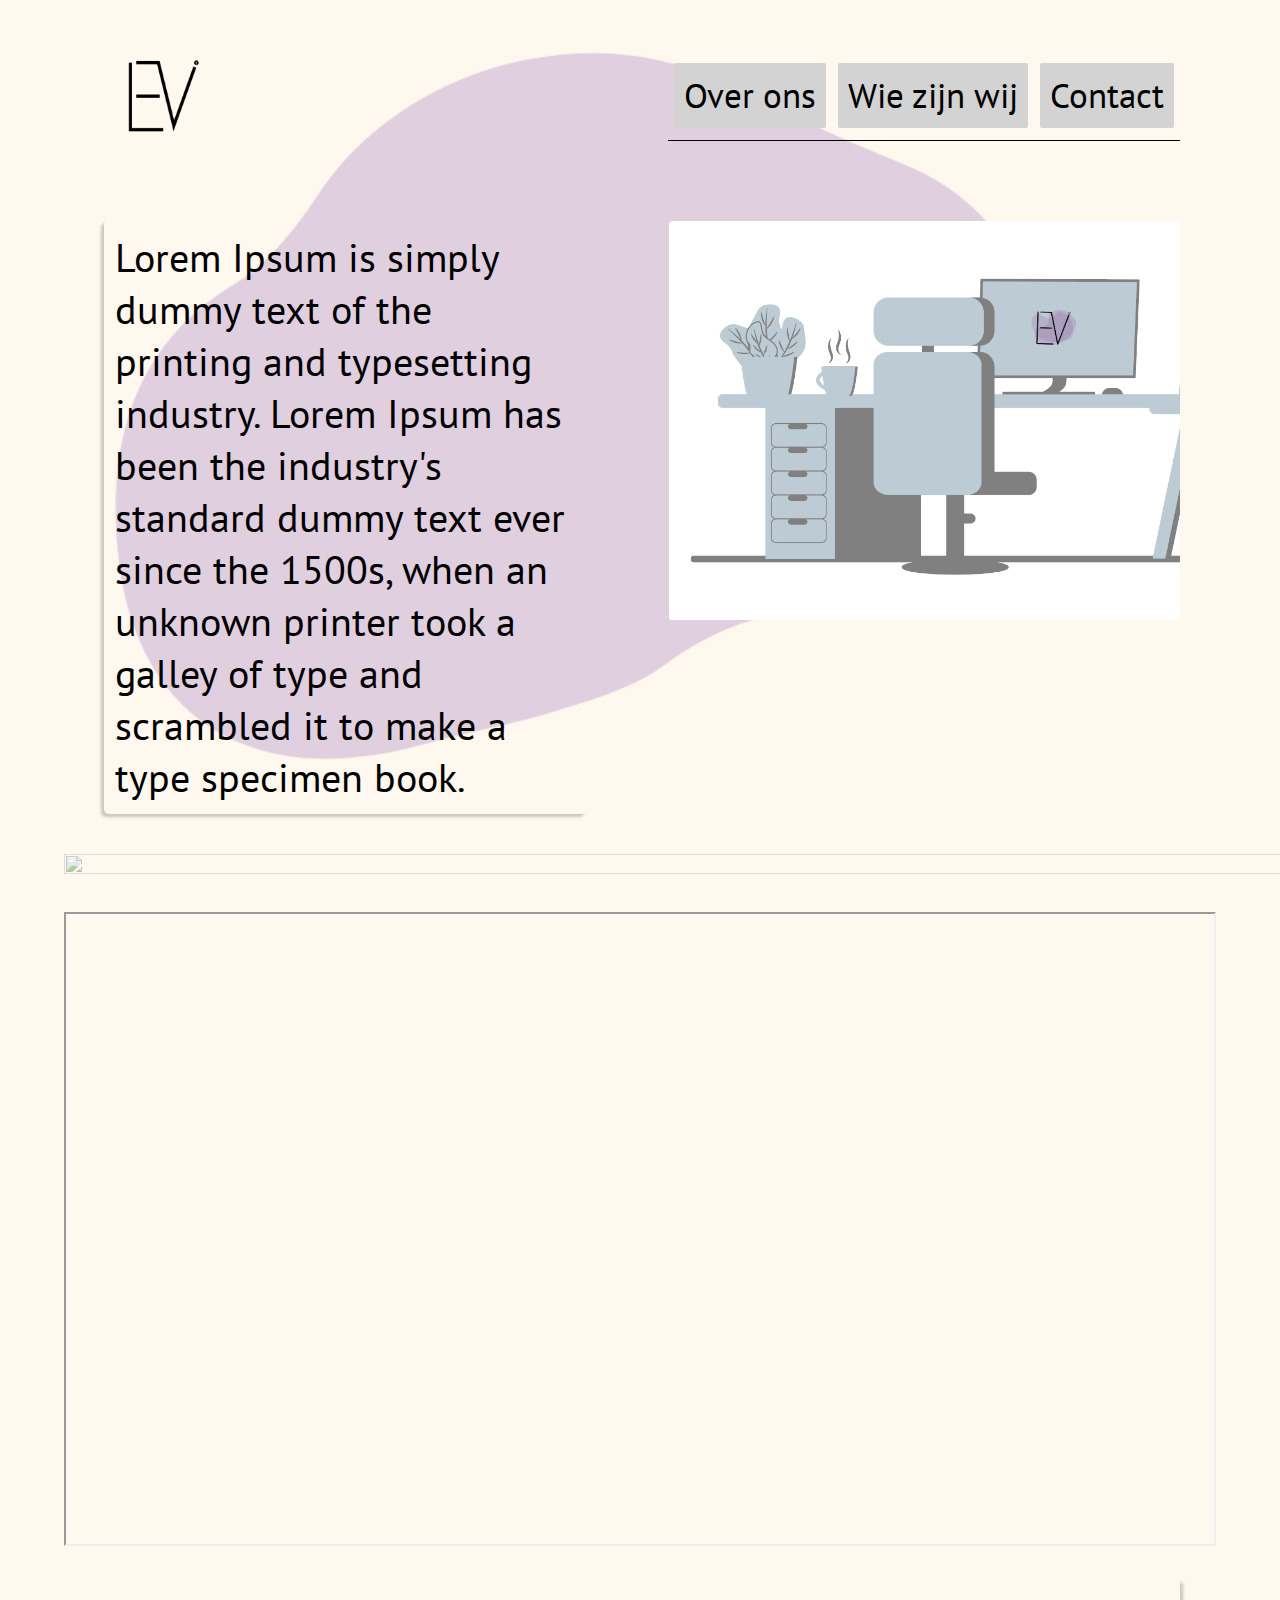
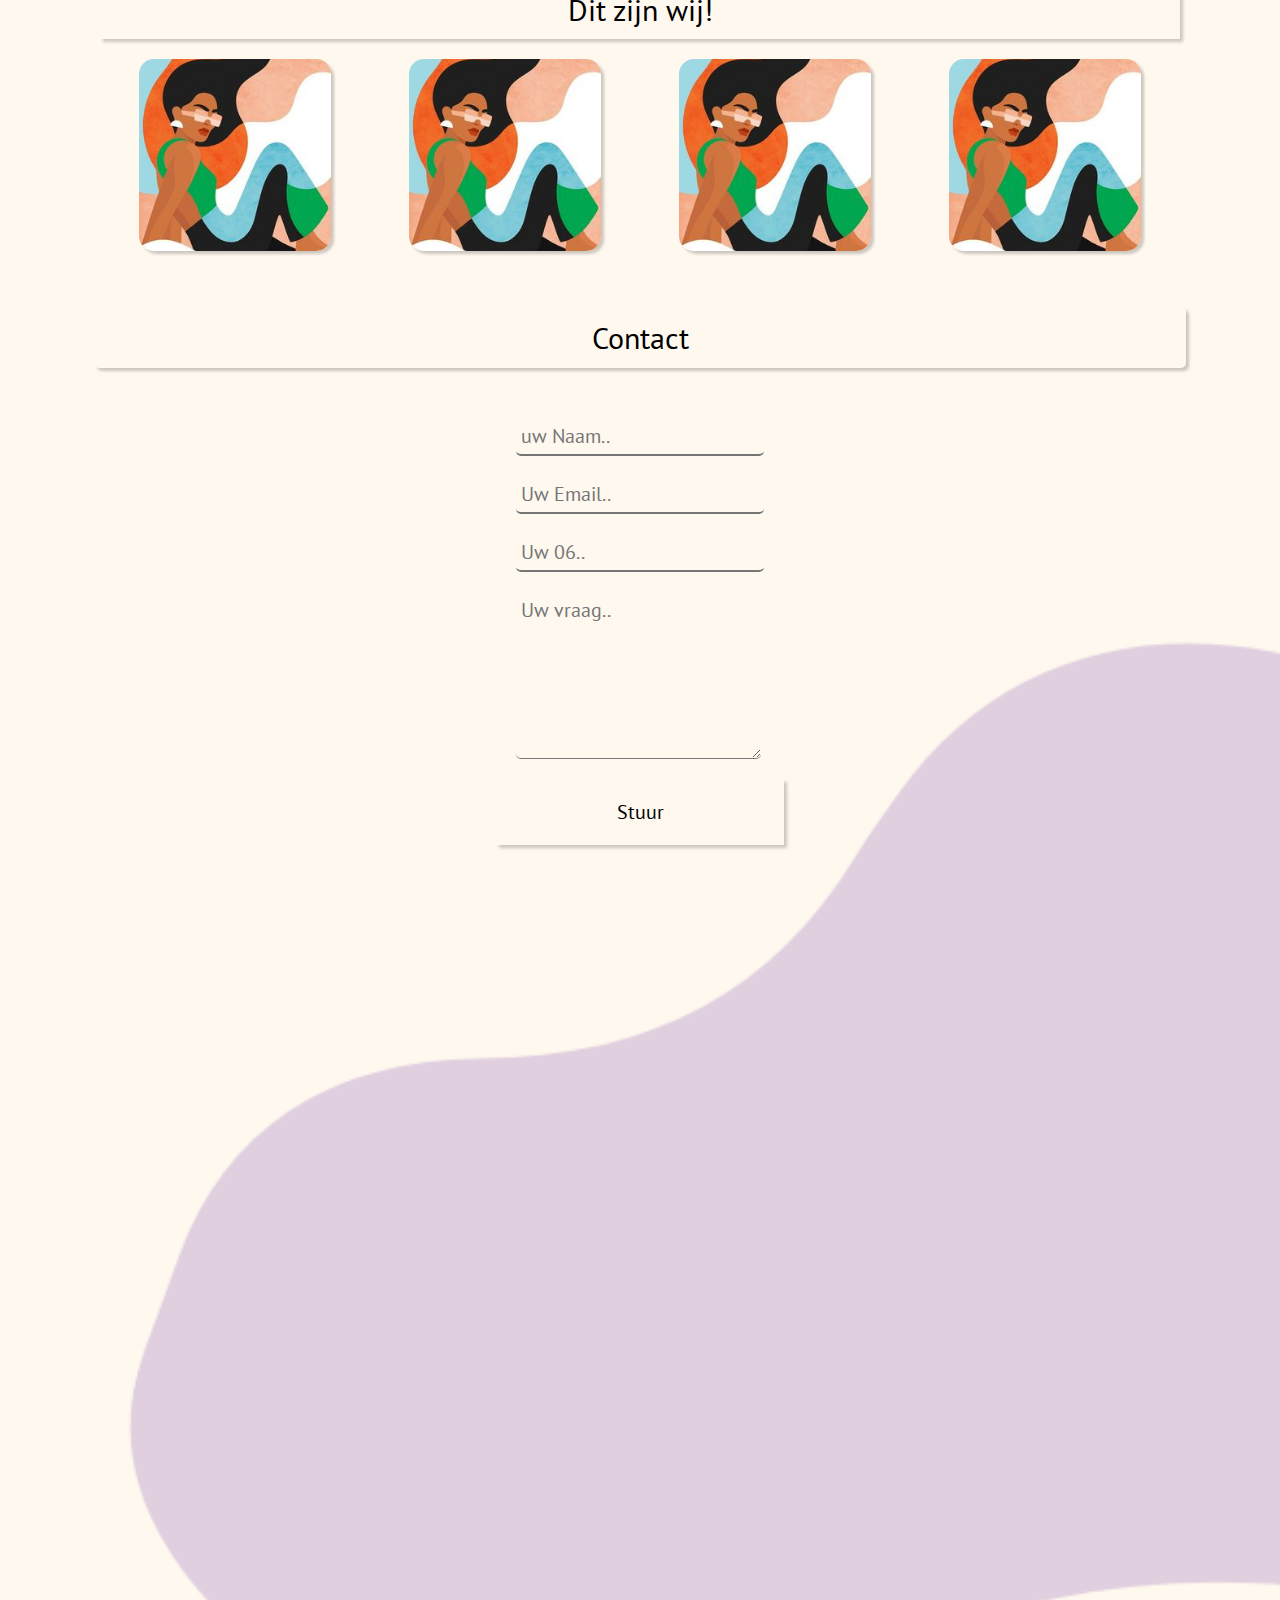
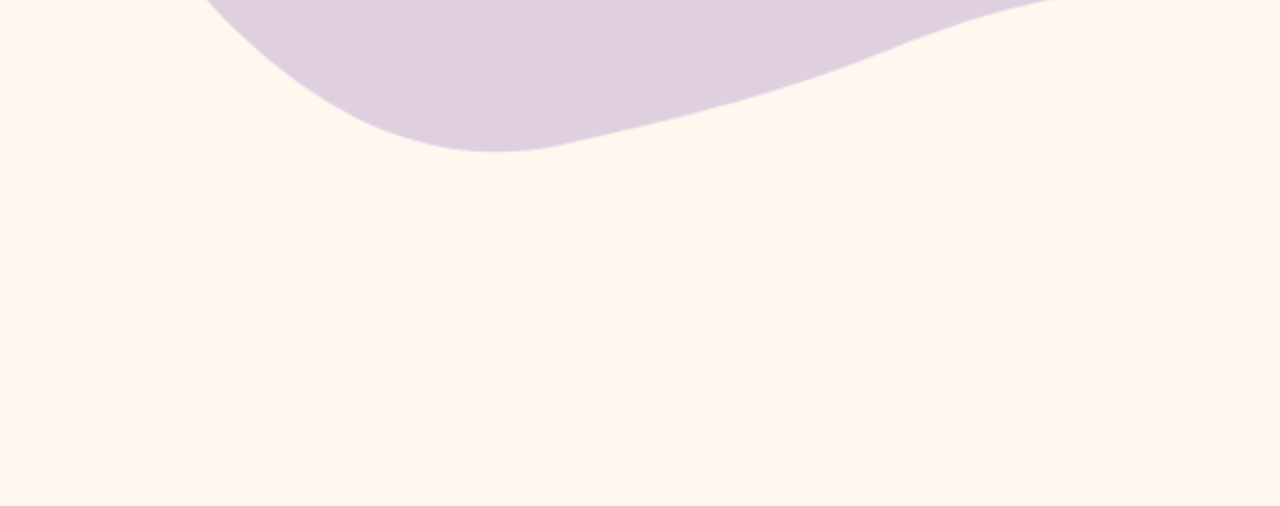
==== index.html @ c651535e "Sprint 2" ====
<html lang="nl">
  <!-- Door Lau en Hugo -->
  <head>
    <meta charset="UTF-8" />
    <meta name="viewport" content="width=device-width, initial-scale=1.0" />
    <link rel="stylesheet" type="text/css" href="style.css" />
     <link href="https://fonts.googleapis.com/css2?family=PT+Sans&display=swap" rel="stylesheet">
    <title>Evolve</title>
  </head>
  <body>
    <!-- menu -->
    <input type="checkbox" id="menu-switch" checked />
    <nav id="muisklik">
      <label for="menu-switch">
        <img src="img/kruis.png" class="close-menu menu-icoon" />
      </label>
      <ul >
        <a class="menutekst" href="#"><li>Over ons</li></a>
        <a class="menutekst" href="#"><li>Wie zijn wij</li></a>
        <a class="menutekst" href="#contact" onclick="verdwijn()"><li>Contact</li></a>
      </ul>
    </nav>

    <main>
      <img class="logo" src="img/logo.png" alt="logo" />

      <section class="nav-desktop">
        <a href="#overons"><p>Over ons</p></a>
        <a href="#ditzijnwij"><p>Wie zijn wij</p></a>
        <a href="#contact"><p>Contact</p></a>
      </section>

      <div class="menu-wrap">
        <label for="menu-switch" class="test">
          <img src="img/hamburger.png" class="hamburger menu-icoon" />
        </label>
      </div>
      <!-- -->

      <!-- vlekken -->
      <div class="vlek">
      <img class="pvlek2" src="img/Paarsevlek3.png" alt="">
      </div>
      <!-- -->

      <!-- Koptekst -->
      <div class="koptekst" id="overons">
        <p>
          Lorem Ipsum is simply dummy text of the printing and typesetting
          industry. Lorem Ipsum has been the industry's standard dummy text ever
          since the 1500s, when an unknown printer took a galley of type and
          scrambled it to make a type specimen book.
        </p>
      </div>
      <!-- -->

      <!-- vlekken -->
      <div class="vlek">
        <!-- HIER ZIT DE FOUT --><img class="gvlek1" src="img/gelevlek3.png" alt="">
      </div>
      <!-- -->

      <!-- illustratie -->
      <div class="illustratie">
        <img src="img/ili.png" class="illustratie-img" />
      </div>
      <!-- -->

      <!-- video -->
      <div class="video">
        <iframe
          src="https://www.youtube.com/embed/tgbNymZ7vqY?autoplay=1&mute=1" width="100%"
          height="100%"
        >
        </iframe>
      </div>
      <!-- -->

      <!-- dit zijn wij -->
      <div class="ditzijnwij" id="ditzijnwij">
        <p class="intro-tekst">Dit zijn wij!</p>
        <section class="portretten">

          <button class="fotos"><img src="img/ili.jpg" class="portret" /></button>
          <div id="content">
            Hugo van der Geest
          </div>

          <button class="fotos"><img src="img/ili.jpg" class="portret" /></button>
          <div id="content">
            Lau de Hoop
          </div>

          <button class="fotos"><img src="img/ili.jpg" class="portret" /></button>
          <div id="content">
            Shanna Linnane
          </div>

          <button class="fotos"><img src="img/ili.jpg" class="portret" /></button>
          <div id="content">
            Carmen Kaandorp
          </div>

        </section>
      </div>
      <!-- -->

      <!-- Contacttitel -->
      <div class="contacttitel" id="contact">
        <p>Contact</p>
      </div>
      <!-- --- --- --- --- --- -->

      <!-- vlekken -->
      <div class="vlek">
      <img class="pvlek1" src="img/Paarsevlek1.png" alt="">
      </div>
      <!-- -->


      <!-- contactform -->
      <div class="contactform">
        <form action="mailto:evolve@" method="post" enctype="text/plain">          
        <div>

          <!-- naam -->
          <input
            class="contactlabel"
            type="text"
            id="naam"
            name="Uw naam "
            placeholder="uw Naam.."
          />
        </div>

          <!-- Email -->
          <div>
            <input
              class="contactlabel"
              type="email"
              id="Email"
              name="Uw Email "
              placeholder="Uw Email.."
            />
          </div>

          <!-- Nummer -->
          <div>
            <input
              class="contactlabel"
              type="text"
              id="Nummer"
              name="Uw Nummer "
              placeholder="Uw 06.."
            />
          </div>

          <!-- onderwerp -->
          <div>
            <textarea
              class="contactlabel"
              id="Onderwerp"
              name=" "
              placeholder="Uw vraag.."
              rows="6"
            ></textarea>
          </div>

          <div class="submit" >
          <input class="submitknop" type="submit" value="Stuur" />
        </form>
        <div>

      </div>


    <!-- -- --- --- --- --- -->

    </main>
  </body>
  <script src="script.js"></script>
</html>
---- style.css ----
/* css */

/* General */
* {
  padding: 0;
  margin: 0;
  font-family: 'PT Sans', sans-serif;
}

body {
  background-color: #FFF8EF;
  height:200vh;
}

main {
  overflow-x: hidden;
  padding:0 5vw;
  box-sizing: border-box;
}

.logo {
  position: absolute;
  float: left;
  margin: 50px;
  max-width: 10%;
  max-height: 10%;
}

/*-- menu --*/
.nav-desktop{
  position: absolute;
  right:0;
  top:-50px;
  margin:100px;
  width:40vw;
  height:10vh;
  border-bottom:1px solid #000;
  display: flex;
  align-items: center;
  justify-content: space-around;
}

.nav-desktop > a{
  color:#000;
  text-decoration: none;
}

.nav-desktop > a > p{
  display: flex;
  justify-content: center;
  align-items: center;
  font-size: 26pt;
  padding:10px;
  background-color: lightgrey;
  border-radius: 2px;
}

.menu-icoon {
  width: 10vw;
  height: 10vw;
  float: right;
  margin: 2vw;
}

.menu-wrap{
  position: fixed;
  width:100vw;
  /*height:100vh;*/
  pointer-events: none;
}

.hamburger {
  position: relative;
  right: 5vw;
  pointer-events: auto;
  width:5vw;
  height:5vw;
  display: none;
}

.close-menu{
  position: relative;
  right:0;
  background-color: #fff;
  width:5vw;
  height:5vw;
  right:5vw;
}

.menutekst {
  display: flex;
  justify-content: center;
  align-items: center;
  font-size: 40px;
  padding: 20px;
  margin: 30px;
  text-decoration: none;
  color: black;
}

nav {
  background-color: rgba(255, 255, 255, 0.9);
  z-index: 10;
  transition: right 0.25s ease;
  width: 100vw;
  height: 100vh;
  position: fixed;
  right: 0;
  display: none;
}

nav > ul {
  list-style: none;
}

nav > ul > li {
  text-decoration: none;
}

#menu-switch {
  display: none;
}

#menu-switch:checked ~ nav {
  right: -100vw;
}

/*-- --*/

/*-- koptekst --*/
.koptekst {
  margin: 40px;
  margin-top: 220px;
  display: flex;
  justify-content: center;
  width:40%;
  align-items: center;
  border: 1px solid transparent;
  padding: 10px;
  box-shadow: -3px 3px 3px 0px rgba(0, 0, 0, 0.2);
  border-radius: 5px;
  font-size:30pt;
}
/*--  --*/

/*-- illustratie --*/
.illustratie {
  position: absolute;
  top: 220px;
  right:100px;
  width:40%;
  height:400px;
  overflow: hidden;
  z-index:-1;
}

.illustratie-img {
  border: 1px solid #000;
  height: 400px;
  object-fit: cover;
  border: 1px solid transparent;
  box-shadow: 3px 3px 3px 0 rgba(0, 0, 0, 0.2);
  border-radius: 5px;
}
/*--  --*/

/*-- video --*/
.video {
  display: flex;
  justify-content: center;
  align-items: center;
  height:70vh;
  border-radius: 5px;
  margin-top:100px;
  padding:0;
}
/*--  --*/

/*-- dit zijn wij --*/
.ditzijnwij {
  margin: 30px;
  font-size: 30px;
  justify-content: center;
  align-items: center;
  padding: 5px;
  border: 1px solid transparent;
}

.intro-tekst {
  box-shadow: 3px 3px 3px 0 rgba(0, 0, 0, 0.2);
  text-align: center;
  padding: 10px;
}

.portretten {
  display: flex;
  flex-wrap: wrap;
  justify-content: space-around;
  align-items: center;
}

.portret {
  margin: 20px;
  display: flex;
  flex-direction: column;
  border-radius: 15px;
  width: 15vw;
  height: 15vw;
  box-shadow: 3px 3px 3px 0 rgba(0, 0, 0, 0.2);
  object-fit: cover;
}
/*--  --*/

/*-- Contacttitel --*/
.contacttitel {
  margin: 30px;
  font-size: 30px;
  display: flex;
  justify-content: center;
  align-items: center;
  padding: 10px;
  border: 1px solid transparent;
  box-shadow: 3px 3px 3px 0 rgba(0, 0, 0, 0.2);
  border-radius: 5px;
}
/*--  --*/

/*-- contactform --*/
.contactform {
  margin: 30px;
  display: flex;
  justify-content: center;
  align-items: center;
}
/*--  --*/

/*-- contactlabel --*/
.contactlabel {
  background-color: transparent;
  font-size: 20px;
  padding: 5px;
  margin: 20px;
  display: flex;
  flex-wrap: wrap;
  justify-content: space-around;
  align-items: center;
  border-top: transparent;
  border-left: transparent;
  border-right: transparent;
  border-radius: 5px;
}

.contactlabel:hover {
  background-color: white;
}
/*--  --*/

/*-- Submit --*/
.submit {
  display: flex;
  justify-content: center;
  align-items: center;
  box-shadow: 3px 3px 3px 0 rgba(0, 0, 0, 0.2);
}

.submitknop {
  font-size: 20px;
  border: 1px transparent;
  background-color: transparent;
  padding: 20px 100px 20px 100px;
}
/*--  --*/

div#content {
  display: none;
}
button:hover + div#content {
  display: block;
}

.fotos {
  background-color: transparent;
  border: 1px transparent;
}

#content {
  font-size: 24px;
  position: absolute;
}

.vlek {
  margin: 0;
  padding: 0;
  position: absolute;
  width: 100vw;
  z-index: -1;
  opacity: 0.5;
  overflow: hidden;
  box-sizing: border-box;
}

.pvlek1 {
  position: relative;
  width: 160%;
  box-sizing: border-box;
}

.gvlek1 {
  position: relative;
  width: 260%;
  box-sizing: border-box;
}

.pvlek2 {
  position: relative;
  width: 80%;
  box-sizing: border-box;
}


/* ---------------------------------------------------------------------------- */
/* ---------------------------------------------------------------------------- */
@media only screen and (max-width: 768px) {
  /* ---------------------------------------------------------------------------- */
  /* ---------------------------------------------------------------------------- */
  /* ---------------------------------------------------------------------------- */


  /*-- General --*/

    body {
      background-color: #FFF8EF;
    }

    main{
      overflow-x: hidden;
    }

    .logo {
      position: absolute;
      float: left;
      margin: 10px;
      max-width: 30%;
      max-height: 30%;
    }

    /*-- menu --*/
    .nav-desktop{
      display:none;
    }

    .menu-icoon {
      width: 10vw;
      height: 10vw;
      float: right;
      margin: 2vw;
    }

    .menu-wrap{
      position: fixed;
      width:100vw;
      height:100vh;
      pointer-events: none;
    }

    .hamburger {
      position: relative;
      right: 0;
      pointer-events: auto;
    }

    .close-menu{
      position: absolute;
      right:0;
      background-color: #fff;
    }

    .menutekst {
      display: flex;
      justify-content: center;
      align-items: center;
      font-size: 40px;
      padding: 20px;
      margin: 30px;
      text-decoration: none;
      color: black;
    }

    nav {
      background-color: rgba(255, 255, 255, 0.9);
      z-index: 10;
      transition: right 0.25s ease;
      width: 100vw;
      height: 100vh;
      position: fixed;
      right: 0;
    }

    nav > ul {
      list-style: none;
    }

    nav > ul > li {
      text-decoration: none;
    }

    #menu-switch {
      display: none;
    }

    #menu-switch:checked ~ nav {
      right: -100vw;
    }

    /*-- --*/

    /*-- koptekst --*/
    .koptekst {
      margin: 40px;
      margin-top: 170px;
      display: flex;
      justify-content: center;
      align-items: center;
      border: 1px solid transparent;
      padding: 10px;
      box-shadow: -3px 3px 3px 0px rgba(0, 0, 0, 0.2);
      border-radius: 5px;
    }
    /*--  --*/

    /*-- illustratie --*/
    .illustratie {
      margin: 40px;
      display: flex;
      justify-content: center;
      align-items: center;
    }
    .illustratie-img {
      border: 1px solid #000;
      width: 80vw;
      height: 200px;
      object-fit: cover;
      border: 1px solid transparent;
      box-shadow: 3px 3px 3px 0 rgba(0, 0, 0, 0.2);
      border-radius: 5px;

    }
    /*--  --*/

    /*-- video --*/
    .video {
      display: flex;
      justify-content: center;
      align-items: center;
      border-radius: 5px;

    }
    /*--  --*/

    /*-- dit zijn wij --*/
    .ditzijnwij {
      margin: 30px;
      font-size: 30px;
      justify-content: center;
      align-items: center;
      padding: 5px;
      border: 1px solid transparent;
    }

    .intro-tekst {
      box-shadow: 3px 3px 3px 0 rgba(0, 0, 0, 0.2);
      text-align: center;
      padding: 10px;
    }

    .portretten {
      display: flex;
      flex-wrap: wrap;
      justify-content: space-around;
      align-items: center;
    }

    .portret {
      margin: 20px;
      display: flex;
      flex-direction: column;
      border-radius: 15px;
      width: 110px;
      height: 110px;
      box-shadow: 3px 3px 3px 0 rgba(0, 0, 0, 0.2);
      object-fit: cover;
    }
    /*--  --*/

    /*-- Contacttitel --*/

    .Contacttitel {
      margin: 30px;
      font-size: 30px;
      display: flex;
      justify-content: center;
      align-items: center;
      padding: 10px;
      border: 1px solid transparent;
      box-shadow: 3px 3px 3px 0 rgba(0, 0, 0, 0.2);
      border-radius: 5px;

    }
    /*--  --*/

    /*-- contactform --*/
    .contactform {
      margin: 30px;
      display: flex;
      justify-content: center;
      align-items: center;
    }

    /*--  --*/

    /*-- contactlabel --*/

    .contactlabel {
      background-color: transparent;
      font-size: 20px;
      padding: 5px;
      margin: 20px;
      display: flex;
      flex-wrap: wrap;
      justify-content: space-around;
      align-items: center;
      border-top: transparent;
      border-left: transparent;
      border-right: transparent;
      border-radius: 5px;
    }

    .contactlabel:hover {
      background-color: white;

    }


    /*--  --*/

    /*-- Submit --*/

    .submit {
      display: flex;
      justify-content: center;
      align-items: center;
      box-shadow: 3px 3px 3px 0 rgba(0, 0, 0, 0.2);
    }

    .submitknop {
      font-size: 20px;
      border: 1px transparent;
      background-color: transparent;
      padding: 20px 100px 20px 100px;
    }
    /*--  --*/

    div#content {
      display: none;
    }
    button:hover + div#content {
      display: block;
    }

    .fotos {
      background-color: transparent;
      border: 1px transparent;
    }

    #content {
      font-size: 24px;
      position: absolute;
    }

    .vlek {
      margin: 0;
      padding: 0;
      position: absolute;
      width: 100vw;
      z-index: -1;
      opacity: 0.5;
      overflow: hidden;
    }

    .pvlek1 {
      position: relative;
      width: 160%;
    }

    .gvlek1 {
      position: relative;
        width: 260%;
    }

    .pvlek2 {
      position: relative;
      width: 80%;
    }

  }
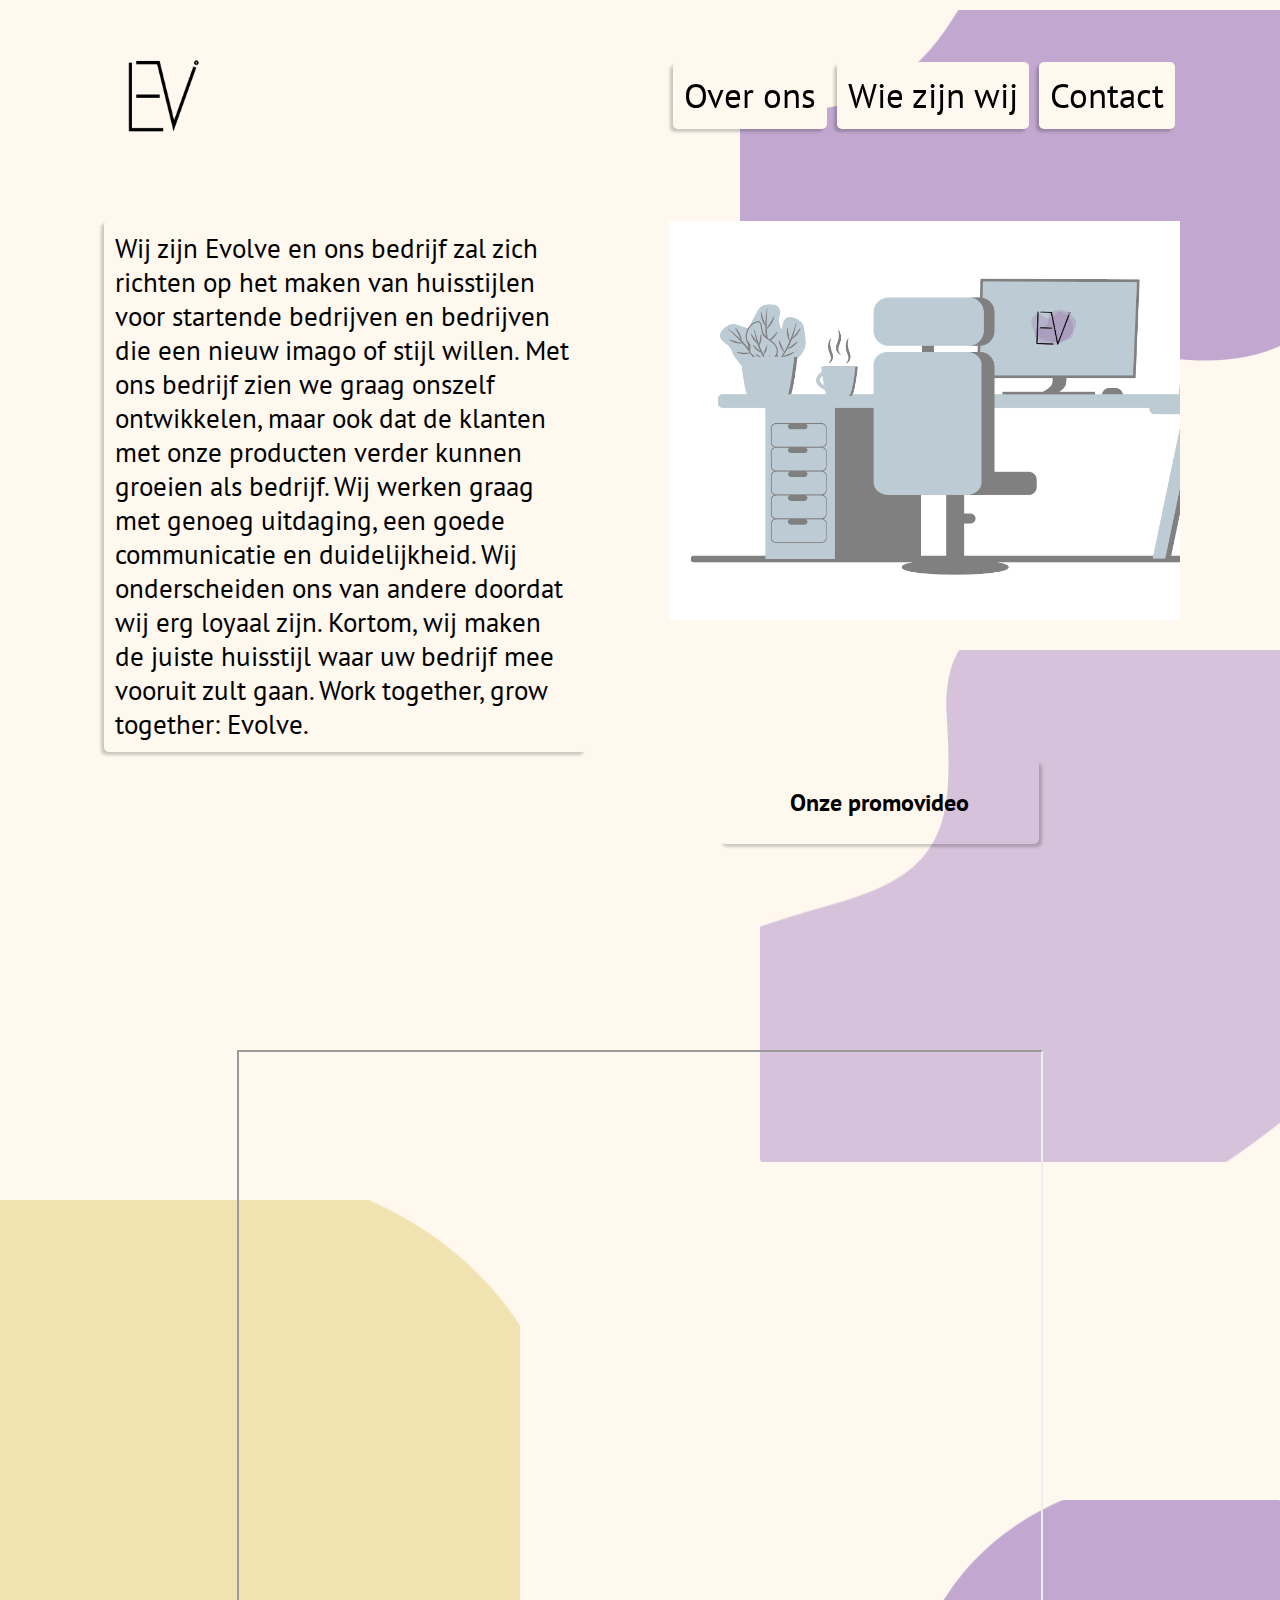
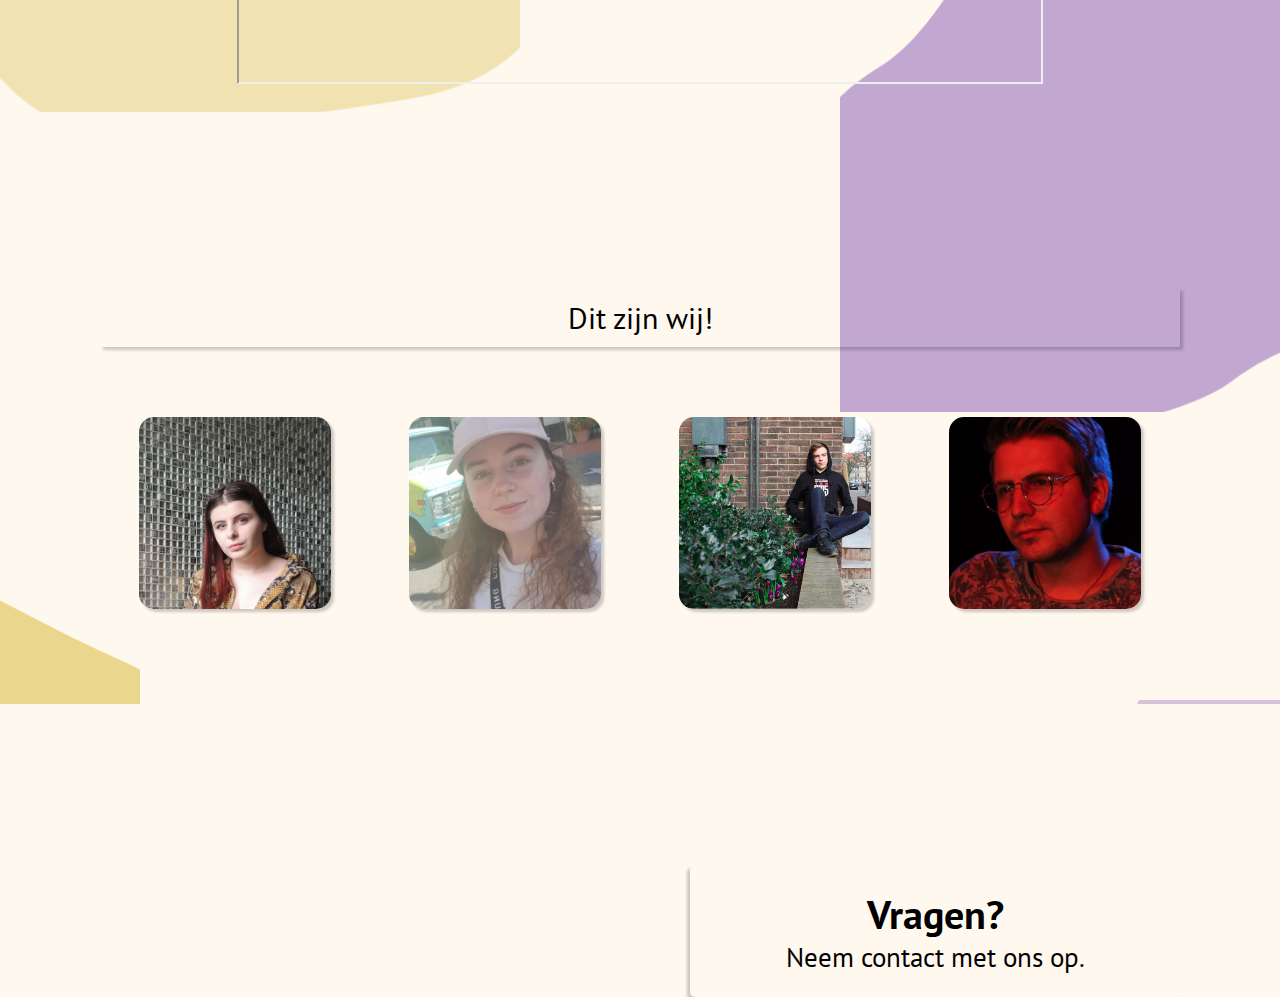
==== commit 432be357: "Sprint 3" ====
--- a/index.html
+++ b/index.html
@@ -8,6 +8,18 @@
     <title>Evolve</title>
   </head>
   <body>
+
+    <!-- alle vlekken -->
+    <section class="vlekken-wrap">
+      <div class="vlek-eigenschap" id="vlekje1"></div>
+      <div class="vlek-eigenschap" id="vlekje2"></div>
+      <div class="vlek-eigenschap" id="vlekje3"></div>
+      <div class="vlek-eigenschap" id="vlekje4"></div>
+      <div class="vlek-eigenschap" id="vlekje5"></div>
+      <div class="vlek-eigenschap" id="vlekje6"></div>
+      <div class="vlek-eigenschap" id="vlekje7"></div>
+    </section>
+
     <!-- menu -->
     <input type="checkbox" id="menu-switch" checked />
     <nav id="muisklik">
@@ -37,26 +49,11 @@
       </div>
       <!-- -->
 
-      <!-- vlekken -->
-      <div class="vlek">
-      <img class="pvlek2" src="img/Paarsevlek3.png" alt="">
-      </div>
-      <!-- -->
-
       <!-- Koptekst -->
       <div class="koptekst" id="overons">
         <p>
-          Lorem Ipsum is simply dummy text of the printing and typesetting
-          industry. Lorem Ipsum has been the industry's standard dummy text ever
-          since the 1500s, when an unknown printer took a galley of type and
-          scrambled it to make a type specimen book.
+          Wij zijn Evolve en ons bedrijf zal zich richten op het maken van huisstijlen voor startende bedrijven en bedrijven die een nieuw imago of stijl willen. Met ons bedrijf zien we graag onszelf ontwikkelen, maar ook dat de klanten met onze producten verder kunnen groeien als bedrijf. Wij werken graag met genoeg uitdaging, een goede communicatie en duidelijkheid. Wij onderscheiden ons van andere doordat wij erg loyaal zijn. Kortom, wij maken de juiste huisstijl waar uw bedrijf mee vooruit zult gaan. Work together, grow together: Evolve.
         </p>
-      </div>
-      <!-- -->
-
-      <!-- vlekken -->
-      <div class="vlek">
-        <!-- HIER ZIT DE FOUT --><img class="gvlek1" src="img/gelevlek3.png" alt="">
       </div>
       <!-- -->
 
@@ -68,11 +65,14 @@
 
       <!-- video -->
       <div class="video">
-        <iframe
-          src="https://www.youtube.com/embed/tgbNymZ7vqY?autoplay=1&mute=1" width="100%"
-          height="100%"
-        >
-        </iframe>
+        <div>
+          <h2>Onze promovideo</h2>
+        </div>
+          <iframe
+            src="https://www.youtube.com/embed/tgbNymZ7vqY?autoplay=1&mute=1" width="100%"
+            height="100%"
+          >
+          </iframe>
       </div>
       <!-- -->
 
@@ -81,24 +81,24 @@
         <p class="intro-tekst">Dit zijn wij!</p>
         <section class="portretten">
 
-          <button class="fotos"><img src="img/ili.jpg" class="portret" /></button>
+          <button class="fotos"><img src="img/carmen.jpg" class="portret" /></button>
+          <div id="content">
+            Carmen Kaandorp
+          </div>
+
+          <button class="fotos"><img src="img/shanna.jpg" class="portret" /></button>
+          <div id="content">
+            Shanna Linnane
+          </div>
+
+          <button class="fotos"><img src="img/hugo.jpg" class="portret" /></button>
           <div id="content">
             Hugo van der Geest
           </div>
 
-          <button class="fotos"><img src="img/ili.jpg" class="portret" /></button>
+          <button class="fotos"><img src="img/lau.jpg" class="portret" /></button>
           <div id="content">
             Lau de Hoop
-          </div>
-
-          <button class="fotos"><img src="img/ili.jpg" class="portret" /></button>
-          <div id="content">
-            Shanna Linnane
-          </div>
-
-          <button class="fotos"><img src="img/ili.jpg" class="portret" /></button>
-          <div id="content">
-            Carmen Kaandorp
           </div>
 
         </section>
@@ -109,18 +109,11 @@
       <div class="contacttitel" id="contact">
         <p>Contact</p>
       </div>
-      <!-- --- --- --- --- --- -->
-
-      <!-- vlekken -->
-      <div class="vlek">
-      <img class="pvlek1" src="img/Paarsevlek1.png" alt="">
-      </div>
       <!-- -->
-
 
       <!-- contactform -->
       <div class="contactform">
-        <form action="mailto:evolve@" method="post" enctype="text/plain">          
+        <form action="mailto:evolve@" method="post" enctype="text/plain">
         <div>
 
           <!-- naam -->
@@ -166,15 +159,21 @@
             ></textarea>
           </div>
 
-          <div class="submit" >
-          <input class="submitknop" type="submit" value="Stuur" />
-        </form>
-        <div>
+          <div class="submit">
+            <input class="submitknop" type="submit" value="Stuur" />
+            </form>
+          </div>
+        </div>
+    <!-- -->
 
+    <!-- contactform DESKTOP -->
+    <a href="mailto:evolve@" class="nostyle">
+      <div class="contact-desktop">
+        <h2>Vragen?</h2>
+        <p>Neem contact met ons op.</p>
       </div>
-
-
-    <!-- -- --- --- --- --- -->
+    </a>
+    <!-- -->
 
     </main>
   </body>
--- a/style.css
+++ b/style.css
@@ -7,320 +7,433 @@
   font-family: 'PT Sans', sans-serif;
 }
 
-body {
-  background-color: #FFF8EF;
-  height:200vh;
-}
-
-main {
-  overflow-x: hidden;
-  padding:0 5vw;
-  box-sizing: border-box;
-}
-
-.logo {
-  position: absolute;
-  float: left;
-  margin: 50px;
-  max-width: 10%;
-  max-height: 10%;
-}
-
-/*-- menu --*/
-.nav-desktop{
-  position: absolute;
-  right:0;
-  top:-50px;
-  margin:100px;
-  width:40vw;
-  height:10vh;
-  border-bottom:1px solid #000;
-  display: flex;
-  align-items: center;
-  justify-content: space-around;
-}
-
-.nav-desktop > a{
-  color:#000;
-  text-decoration: none;
-}
-
-.nav-desktop > a > p{
-  display: flex;
-  justify-content: center;
-  align-items: center;
-  font-size: 26pt;
-  padding:10px;
-  background-color: lightgrey;
-  border-radius: 2px;
-}
-
-.menu-icoon {
-  width: 10vw;
-  height: 10vw;
-  float: right;
-  margin: 2vw;
-}
-
-.menu-wrap{
-  position: fixed;
-  width:100vw;
-  /*height:100vh;*/
-  pointer-events: none;
-}
-
-.hamburger {
-  position: relative;
-  right: 5vw;
-  pointer-events: auto;
-  width:5vw;
-  height:5vw;
-  display: none;
-}
-
-.close-menu{
-  position: relative;
-  right:0;
-  background-color: #fff;
-  width:5vw;
-  height:5vw;
-  right:5vw;
-}
-
-.menutekst {
-  display: flex;
-  justify-content: center;
-  align-items: center;
-  font-size: 40px;
-  padding: 20px;
-  margin: 30px;
-  text-decoration: none;
-  color: black;
-}
-
-nav {
-  background-color: rgba(255, 255, 255, 0.9);
-  z-index: 10;
-  transition: right 0.25s ease;
-  width: 100vw;
-  height: 100vh;
-  position: fixed;
-  right: 0;
-  display: none;
-}
-
-nav > ul {
-  list-style: none;
-}
-
-nav > ul > li {
-  text-decoration: none;
-}
-
-#menu-switch {
-  display: none;
-}
-
-#menu-switch:checked ~ nav {
-  right: -100vw;
-}
+/* DESKTOP */
+@media only screen and (min-width: 768px) {
+
+  body {
+    background-color: #FFF8EF;
+    height:200vh;
+  }
+
+/* VLEKKEN */
+  .vlekken-wrap{
+    float:left;
+    position: absolute;
+    z-index:-15;
+    height:256vh;
+    width:100vw;
+    overflow: hidden;
+    box-sizing: border-box;
+  }
+
+  .vlek-eigenschap{
+    position: absolute;
+    width:50vw;
+    height:30vw;
+    background-position: center;
+    background-size:fill;
+    background-repeat:no-repeat;
+  }
+
+  #vlekje1{
+    background-image: url('img/gelevlek3.png');
+    left:-200px;
+    top:300px;
+  }
+
+  #vlekje2{
+    background-image: url('img/Paarsevlek1.png');
+    right:-100px;
+    top:10px;
+  }
+
+  #vlekje3{
+    background-image: url('img/Paarsevlek2.png');
+    right:-120px;
+    top:650px;
+    height: 40vw;
+  }
+
+  #vlekje4{
+    background-image: url('img/Gelevlek4.png');
+    left:-120px;
+    top:1200px;
+    height:40vw;
+  }
+
+  #vlekje5{
+    background-image: url('img/Paarsevlek5.png');
+    right:-200px;
+    top:1500px;
+    height:40vw;
+  }
+
+  #vlekje6{
+    background-image: url('img/Gelevlek5.png');
+    left:-500px;
+    top:2200px;
+  }
+
+  #vlekje7{
+    background-image: url('img/Paarsevlek2.png');
+    right:-300px;
+    top:2300px;
+    height:40vw;
+  }
 
 /*-- --*/
 
-/*-- koptekst --*/
-.koptekst {
-  margin: 40px;
-  margin-top: 220px;
-  display: flex;
-  justify-content: center;
-  width:40%;
-  align-items: center;
-  border: 1px solid transparent;
-  padding: 10px;
-  box-shadow: -3px 3px 3px 0px rgba(0, 0, 0, 0.2);
-  border-radius: 5px;
-  font-size:30pt;
-}
-/*--  --*/
-
-/*-- illustratie --*/
-.illustratie {
-  position: absolute;
-  top: 220px;
-  right:100px;
-  width:40%;
-  height:400px;
-  overflow: hidden;
-  z-index:-1;
-}
-
-.illustratie-img {
-  border: 1px solid #000;
-  height: 400px;
-  object-fit: cover;
-  border: 1px solid transparent;
-  box-shadow: 3px 3px 3px 0 rgba(0, 0, 0, 0.2);
-  border-radius: 5px;
-}
-/*--  --*/
-
-/*-- video --*/
-.video {
-  display: flex;
-  justify-content: center;
-  align-items: center;
-  height:70vh;
-  border-radius: 5px;
-  margin-top:100px;
-  padding:0;
-}
-/*--  --*/
-
-/*-- dit zijn wij --*/
-.ditzijnwij {
-  margin: 30px;
-  font-size: 30px;
-  justify-content: center;
-  align-items: center;
-  padding: 5px;
-  border: 1px solid transparent;
-}
-
-.intro-tekst {
-  box-shadow: 3px 3px 3px 0 rgba(0, 0, 0, 0.2);
-  text-align: center;
-  padding: 10px;
-}
-
-.portretten {
-  display: flex;
-  flex-wrap: wrap;
-  justify-content: space-around;
-  align-items: center;
-}
-
-.portret {
-  margin: 20px;
-  display: flex;
-  flex-direction: column;
-  border-radius: 15px;
-  width: 15vw;
-  height: 15vw;
-  box-shadow: 3px 3px 3px 0 rgba(0, 0, 0, 0.2);
-  object-fit: cover;
-}
-/*--  --*/
-
-/*-- Contacttitel --*/
-.contacttitel {
-  margin: 30px;
-  font-size: 30px;
-  display: flex;
-  justify-content: center;
-  align-items: center;
-  padding: 10px;
-  border: 1px solid transparent;
-  box-shadow: 3px 3px 3px 0 rgba(0, 0, 0, 0.2);
-  border-radius: 5px;
-}
-/*--  --*/
-
-/*-- contactform --*/
-.contactform {
-  margin: 30px;
-  display: flex;
-  justify-content: center;
-  align-items: center;
-}
-/*--  --*/
-
-/*-- contactlabel --*/
-.contactlabel {
-  background-color: transparent;
-  font-size: 20px;
-  padding: 5px;
-  margin: 20px;
-  display: flex;
-  flex-wrap: wrap;
-  justify-content: space-around;
-  align-items: center;
-  border-top: transparent;
-  border-left: transparent;
-  border-right: transparent;
-  border-radius: 5px;
-}
-
-.contactlabel:hover {
-  background-color: white;
-}
-/*--  --*/
-
-/*-- Submit --*/
-.submit {
-  display: flex;
-  justify-content: center;
-  align-items: center;
-  box-shadow: 3px 3px 3px 0 rgba(0, 0, 0, 0.2);
-}
-
-.submitknop {
-  font-size: 20px;
-  border: 1px transparent;
-  background-color: transparent;
-  padding: 20px 100px 20px 100px;
-}
-/*--  --*/
-
-div#content {
-  display: none;
-}
-button:hover + div#content {
-  display: block;
-}
-
-.fotos {
-  background-color: transparent;
-  border: 1px transparent;
-}
-
-#content {
-  font-size: 24px;
-  position: absolute;
-}
-
-.vlek {
-  margin: 0;
-  padding: 0;
-  position: absolute;
-  width: 100vw;
-  z-index: -1;
-  opacity: 0.5;
-  overflow: hidden;
-  box-sizing: border-box;
-}
-
-.pvlek1 {
-  position: relative;
-  width: 160%;
-  box-sizing: border-box;
-}
-
-.gvlek1 {
-  position: relative;
-  width: 260%;
-  box-sizing: border-box;
-}
-
-.pvlek2 {
-  position: relative;
-  width: 80%;
-  box-sizing: border-box;
+  main {
+    overflow-x: hidden;
+    padding:0 5vw;
+  }
+
+  .logo {
+    position: absolute;
+    float: left;
+    margin: 50px;
+    max-width: 10%;
+    max-height: 10%;
+  }
+
+  /*-- menu --*/
+  .nav-desktop{
+    position: fixed;
+    right:0;
+    top:-50px;
+    margin:100px;
+    width:40vw;
+    height:10vh;
+    display: flex;
+    align-items: center;
+    justify-content: space-around;
+    box-sizing: border-box;
+  }
+
+  .nav-desktop > a{
+    color:#000;
+    text-decoration: none;
+  }
+
+  .nav-desktop > a > p{
+    display: flex;
+    justify-content: center;
+    align-items: center;
+    font-size: 26pt;
+    padding:10px;
+    border-radius: 5px;
+    transition: 0.2s;
+    background-color: #FFF8EF;
+    border: 1px solid transparent;
+    box-shadow: -3px 3px 3px 0px rgba(0, 0, 0, 0.2);
+  }
+
+  .nav-desktop > a > p:hover{
+    color: black;
+    transform: scale(1.1);
+    background-image: url('img/paarse_bg.png');
+    background-size:cover;
+    background-color: transparent;
+    background-repeat: no-repeat;
+  }
+
+  .menu-icoon {
+    width: 10vw;
+    height: 10vw;
+    float: right;
+    margin: 2vw;
+  }
+
+  .menu-wrap{
+    position: fixed;
+    width:100vw;
+    /*height:100vh;*/
+    pointer-events: none;
+  }
+
+  .hamburger {
+    position: relative;
+    right: 5vw;
+    pointer-events: auto;
+    width:5vw;
+    height:5vw;
+    display: none;
+  }
+
+  .close-menu{
+    position: relative;
+    right:0;
+    background-color: #fff;
+    width:5vw;
+    height:5vw;
+    right:5vw;
+  }
+
+  .menutekst {
+    display: flex;
+    justify-content: center;
+    align-items: center;
+    font-size: 40px;
+    padding: 20px;
+    margin: 30px;
+    text-decoration: none;
+    color: black;
+  }
+
+  nav {
+    background-color: rgba(255, 255, 255, 0.9);
+    z-index: 10;
+    transition: right 0.25s ease;
+    width: 100vw;
+    height: 100vh;
+    position: fixed;
+    right: 0;
+    display: none;
+  }
+
+  nav > ul {
+    list-style: none;
+  }
+
+  nav > ul > li {
+    text-decoration: none;
+  }
+
+  #menu-switch {
+    display: none;
+  }
+
+  #menu-switch:checked ~ nav {
+    right: -100vw;
+  }
+
+  /*-- --*/
+
+  /*-- koptekst --*/
+  .koptekst {
+    margin: 40px;
+    margin-top: 220px;
+    display: flex;
+    justify-content: center;
+    width:40%;
+    align-items: center;
+    border: 1px solid transparent;
+    padding: 10px;
+    box-shadow: -3px 3px 3px 0px rgba(0, 0, 0, 0.2);
+    border-radius: 5px;
+    font-size:20pt;
+  }
+  /*--  --*/
+
+  /*-- illustratie --*/
+  .illustratie {
+    position: absolute;
+    top: 220px;
+    right:100px;
+    width:40%;
+    height:400px;
+    overflow: hidden;
+    z-index:-1;
+  }
+
+  .illustratie-img {
+    border: 1px solid #000;
+    height: 400px;
+    object-fit: cover;
+    border: 1px solid transparent;
+    box-shadow: 3px 3px 3px 0 rgba(0, 0, 0, 0.2);
+    border-radius: 5px;
+  }
+  /*--  --*/
+
+  /*-- video --*/
+  .video {
+    margin:auto;
+    display: flex;
+    justify-content: column;
+    align-items: center;
+    height:70vh;
+    width:70%;
+    border-radius: 5px;
+    margin-top:300px;
+    margin-bottom:200px;
+    padding:0;
+  }
+
+  .video > div{
+    position: absolute;
+    right:18.8%;
+    width:25vw;
+    top:760px;
+    padding:2vw;
+    box-sizing: border-box;
+    border: 1px solid transparent;
+    box-shadow: 3px 3px 3px 0 rgba(0, 0, 0, 0.2);
+    border-radius: 5px;
+    text-align:center;
+    z-index:-5;
+  }
+  /*--  --*/
+
+  /*-- dit zijn wij --*/
+  .ditzijnwij {
+    text-align: left;
+    margin: 30px;
+    font-size: 30px;
+    justify-content: center;
+    align-items: center;
+    padding: 5px;
+    border: 1px solid transparent;
+  }
+
+  .portret:hover {
+    transform: scale(1.1);
+  }
+
+  .intro-tekst {
+    box-shadow: 3px 3px 3px 0 rgba(0, 0, 0, 0.2);
+    text-align: center;
+    padding: 10px;
+  }
+
+  .portretten {
+    display: flex;
+    flex-wrap: wrap;
+    justify-content: space-around;
+    align-items: center;
+    margin-top:50px;
+  }
+
+  .portret {
+    margin: 20px;
+    display: flex;
+    flex-direction: column;
+    border-radius: 15px;
+    width: 15vw;
+    height: 15vw;
+    box-shadow: 3px 3px 3px 0 rgba(0, 0, 0, 0.2);
+    object-fit: cover;
+    transition: 0.2s;
+
+  }
+  /*--  --*/
+
+  /*-- Contacttitel --*/
+  .contacttitel {
+    margin: 30px;
+    font-size: 30px;
+    display: none;
+    justify-content: center;
+    align-items: center;
+    padding: 10px;
+    border: 1px solid transparent;
+    box-shadow: 3px 3px 3px 0 rgba(0, 0, 0, 0.2);
+    border-radius: 5px;
+  }
+  /*--  --*/
+
+  /*-- contactform --*/
+  .contactform {
+    margin: 30px;
+    display: none;
+    justify-content: center;
+    align-items: center;
+  }
+  /*--  --*/
+
+  /*-- contactlabel --*/
+  .contactlabel {
+    background-color: transparent;
+    font-size: 20px;
+    padding: 5px;
+    margin: 20px;
+    display: flex;
+    flex-wrap: wrap;
+    justify-content: space-around;
+    align-items: center;
+    border-top: transparent;
+    border-left: transparent;
+    border-right: transparent;
+    border-radius: 5px;
+  }
+
+  .contactlabel:hover {
+    background-color: white;
+  }
+  /*--  --*/
+
+  /*-- Submit --*/
+  .submit {
+    display: flex;
+    justify-content: center;
+    align-items: center;
+    box-shadow: 3px 3px 3px 0 rgba(0, 0, 0, 0.2);
+    transition: 0.2s;
+  }
+
+  .submit:hover {
+    transform: scale(1.1);
+  }
+
+  .submitknop {
+    font-size: 20px;
+    border: 1px transparent;
+    background-color: transparent;
+    padding: 20px 100px 20px 100px;
+  }
+  /*--  --*/
+
+  div#content {
+    display: none;
+  }
+  button:hover + div#content {
+    display: block;
+  }
+
+  .fotos {
+    background-color: transparent;
+    border: 1px transparent;
+  }
+
+  #content {
+    font-size: 24px;
+    position: absolute;
+  }
+
+  /* contact DESKTOP */
+  .contact-desktop{
+    position: absolute;
+    right:0;
+    width:35vw;
+    height:10vh;
+    border: 1px solid transparent;
+    box-shadow: -3px 3px 3px 0px rgba(0, 0, 0, 0.2);
+    border-radius: 5px;
+    margin:100px;
+    padding:20px;
+    display: flex;
+    flex-direction: column;
+    justify-content: center;
+    align-items: center;
+    color:#000;
+    margin-top: 200px;
+  }
+
+  .contact-desktop > h2{
+    font-size: 30pt;
+  }
+
+  .contact-desktop > p{
+    font-size: 20pt;
+  }
+  /*-- --*/
+
 }
 
 
 /* ---------------------------------------------------------------------------- */
 /* ---------------------------------------------------------------------------- */
-@media only screen and (max-width: 768px) {
+@media screen and (max-width: 1125px) {
   /* ---------------------------------------------------------------------------- */
   /* ---------------------------------------------------------------------------- */
   /* ---------------------------------------------------------------------------- */
@@ -331,6 +444,73 @@
     body {
       background-color: #FFF8EF;
     }
+
+    /* VLEKKEN */
+    .vlekken-wrap{
+      float:left;
+      position: absolute;
+      z-index:-15;
+      height:256vh;
+      width:100vw;
+      overflow: hidden;
+      box-sizing: border-box;
+    }
+
+    .vlek-eigenschap{
+      position: absolute;
+      width:65vw;
+      height:55vw;
+      background-position: center;
+      background-size:contain;
+      background-repeat:no-repeat;
+    }
+
+    #vlekje1{
+      background-image: url('img/gelevlek3.png');
+      left:-50px;
+      top:400px;
+    }
+
+    #vlekje2{
+      background-image: url('img/Paarsevlek1.png');
+      right:-100px;
+      top:10px;
+    }
+
+    #vlekje3{
+      background-image: url('img/Paarsevlek2.png');
+      right:-80px;
+      top:700px;
+      height: 40vw;
+    }
+
+    #vlekje4{
+      background-image: url('img/Gelevlek4.png');
+      left:-70px;
+      top:900px;
+      height:40vw;
+    }
+
+    #vlekje5{
+      background-image: url('img/Paarsevlek5.png');
+      right:-50px;
+      top:1100px;
+      height:40vw;
+    }
+
+    #vlekje6{
+      background-image: url('img/Gelevlek5.png');
+      left:-10px;
+      top:1400px;
+    }
+
+    #vlekje7{
+      background-image: url('img/Paarsevlek2.png');
+      right:-100px;
+      top:1700px;
+      height:40vw;
+    }
+    /*-- --*/
 
     main{
       overflow-x: hidden;
@@ -450,10 +630,15 @@
     /*-- video --*/
     .video {
       display: flex;
-      justify-content: center;
+      justify-content: row;
       align-items: center;
       border-radius: 5px;
-
+      width:80vw;
+      margin:auto;
+    }
+
+    .video > div{
+      display: none;
     }
     /*--  --*/
 
@@ -494,7 +679,7 @@
 
     /*-- Contacttitel --*/
 
-    .Contacttitel {
+    .contacttitel {
       margin: 30px;
       font-size: 30px;
       display: flex;
@@ -515,11 +700,9 @@
       justify-content: center;
       align-items: center;
     }
-
     /*--  --*/
 
     /*-- contactlabel --*/
-
     .contactlabel {
       background-color: transparent;
       font-size: 20px;
@@ -577,29 +760,9 @@
       position: absolute;
     }
 
-    .vlek {
-      margin: 0;
-      padding: 0;
-      position: absolute;
-      width: 100vw;
-      z-index: -1;
-      opacity: 0.5;
-      overflow: hidden;
-    }
-
-    .pvlek1 {
-      position: relative;
-      width: 160%;
-    }
-
-    .gvlek1 {
-      position: relative;
-        width: 260%;
-    }
-
-    .pvlek2 {
-      position: relative;
-      width: 80%;
-    }
-
-  }
+    /* contact DESKTOP */
+    .contact-desktop{
+      display:none;
+    }
+    /*-- --*/
+  }
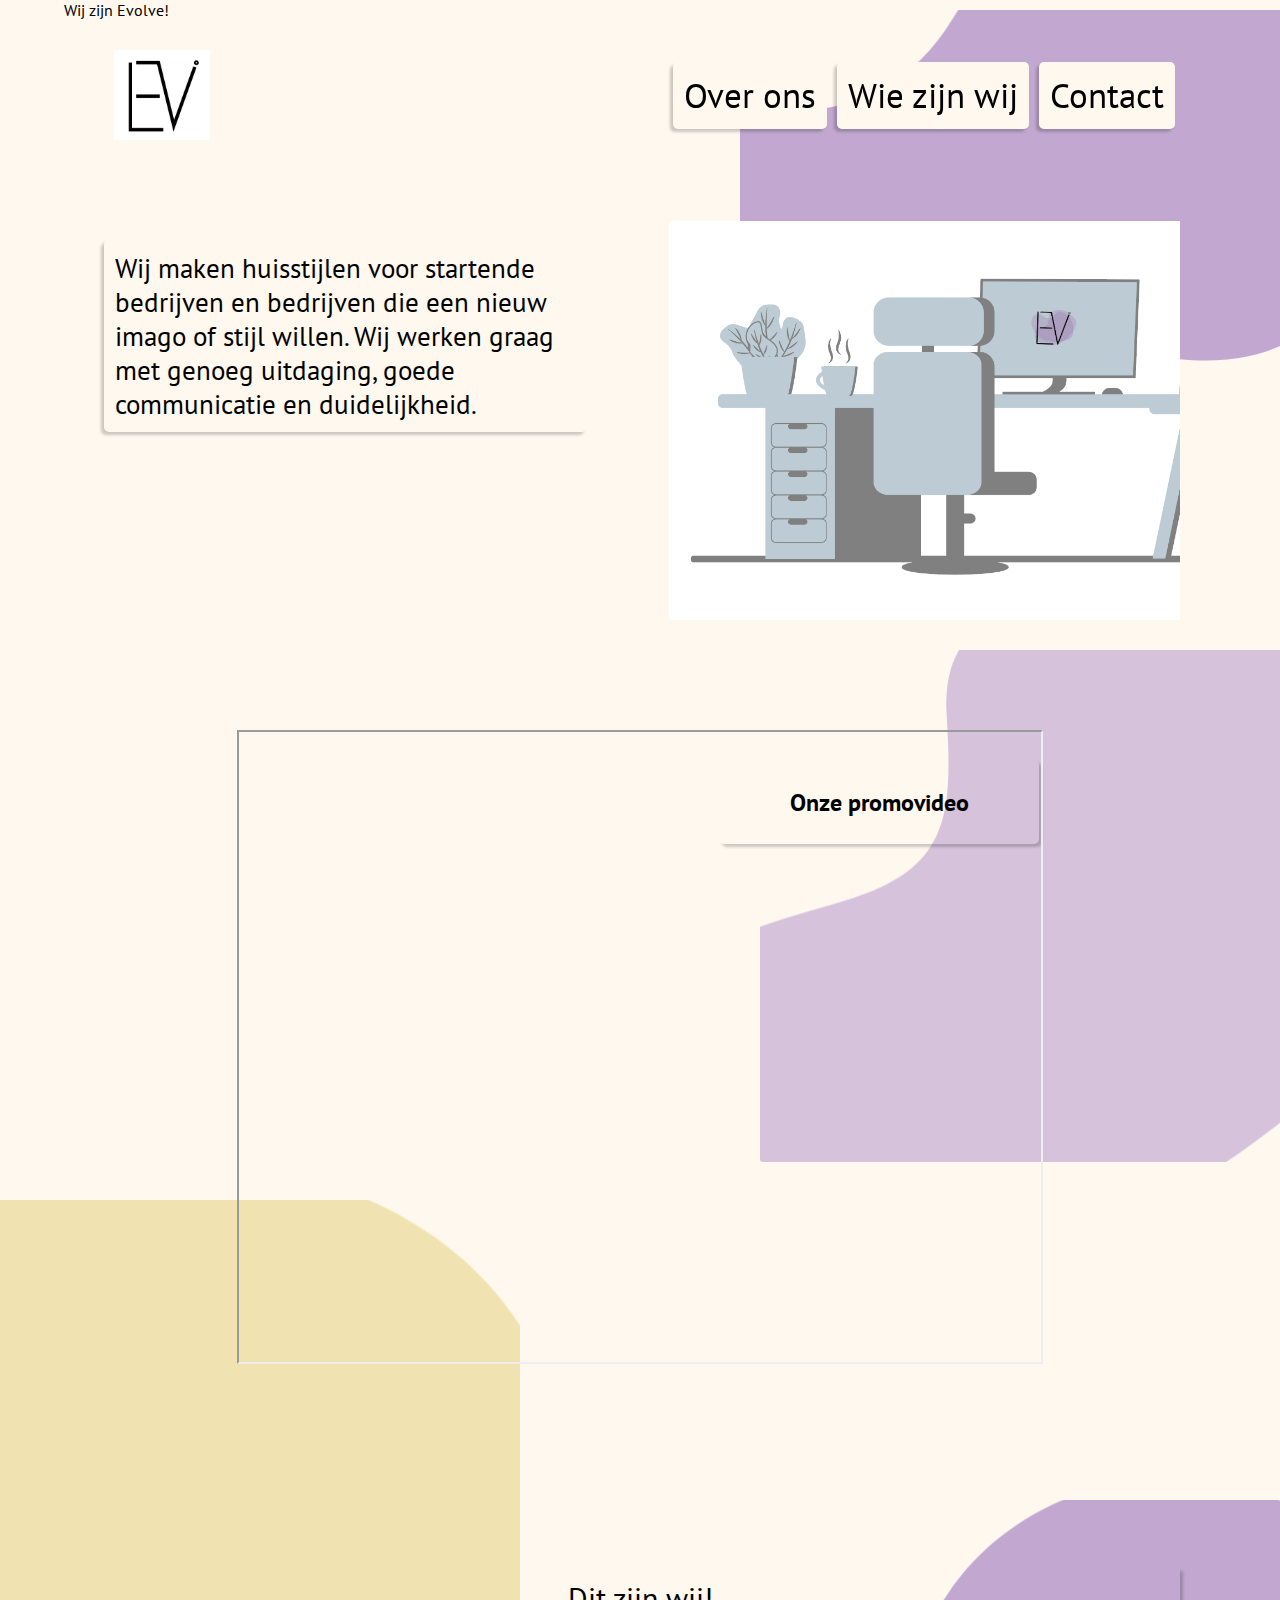
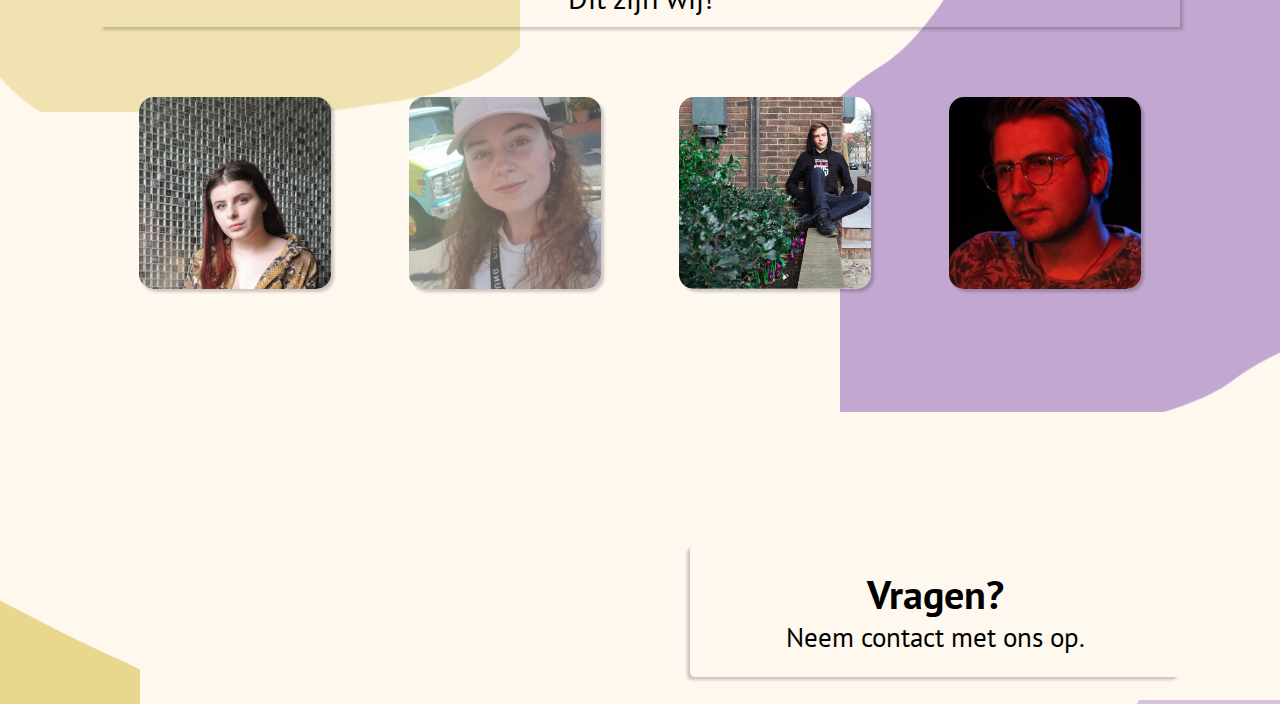
==== commit 70b11827: "sprint 4" ====
--- a/index.html
+++ b/index.html
@@ -50,9 +50,17 @@
       <!-- -->
 
       <!-- Koptekst -->
+      <div class="Evolve" id="overons">
+        <p>
+          Wij zijn Evolve! 
+        </p>
+      </div>
+      <!-- -->
+
+      <!-- Koptekst -->
       <div class="koptekst" id="overons">
         <p>
-          Wij zijn Evolve en ons bedrijf zal zich richten op het maken van huisstijlen voor startende bedrijven en bedrijven die een nieuw imago of stijl willen. Met ons bedrijf zien we graag onszelf ontwikkelen, maar ook dat de klanten met onze producten verder kunnen groeien als bedrijf. Wij werken graag met genoeg uitdaging, een goede communicatie en duidelijkheid. Wij onderscheiden ons van andere doordat wij erg loyaal zijn. Kortom, wij maken de juiste huisstijl waar uw bedrijf mee vooruit zult gaan. Work together, grow together: Evolve.
+          Wij maken huisstijlen voor startende bedrijven en bedrijven die een nieuw imago of stijl willen. Wij werken graag met genoeg uitdaging, goede communicatie en duidelijkheid.
         </p>
       </div>
       <!-- -->
@@ -81,22 +89,22 @@
         <p class="intro-tekst">Dit zijn wij!</p>
         <section class="portretten">
 
-          <button class="fotos"><img src="img/carmen.jpg" class="portret" /></button>
+          <a href="personen/carmen.html"><button class="fotos"><img src="img/carmen.jpg" class="portret" /></button></a>
           <div id="content">
             Carmen Kaandorp
           </div>
 
-          <button class="fotos"><img src="img/shanna.jpg" class="portret" /></button>
+          <a href="personen/shanna.html"><button class="fotos"><img src="img/shanna.jpg" class="portret" /></button></a>
           <div id="content">
             Shanna Linnane
           </div>
 
-          <button class="fotos"><img src="img/hugo.jpg" class="portret" /></button>
+          <a href="personen/hugo.html"><button class="fotos"><img src="img/hugo.jpg" class="portret" /></button></a>
           <div id="content">
             Hugo van der Geest
           </div>
 
-          <button class="fotos"><img src="img/lau.jpg" class="portret" /></button>
+          <a href="personen/lau.html"><button class="fotos"><img src="img/lau.jpg" class="portret" /></button></a>
           <div id="content">
             Lau de Hoop
           </div>
@@ -110,6 +118,13 @@
         <p>Contact</p>
       </div>
       <!-- -->
+
+        <!-- contactform DESKTOP -->
+          <div class="contact-desktop">
+            <h2>Vragen?</h2>
+            <p>Neem contact met ons op.</p>
+          </div>
+        <!-- -->
 
       <!-- contactform -->
       <div class="contactform">
@@ -166,15 +181,6 @@
         </div>
     <!-- -->
 
-    <!-- contactform DESKTOP -->
-    <a href="mailto:evolve@" class="nostyle">
-      <div class="contact-desktop">
-        <h2>Vragen?</h2>
-        <p>Neem contact met ons op.</p>
-      </div>
-    </a>
-    <!-- -->
-
     </main>
   </body>
   <script src="script.js"></script>
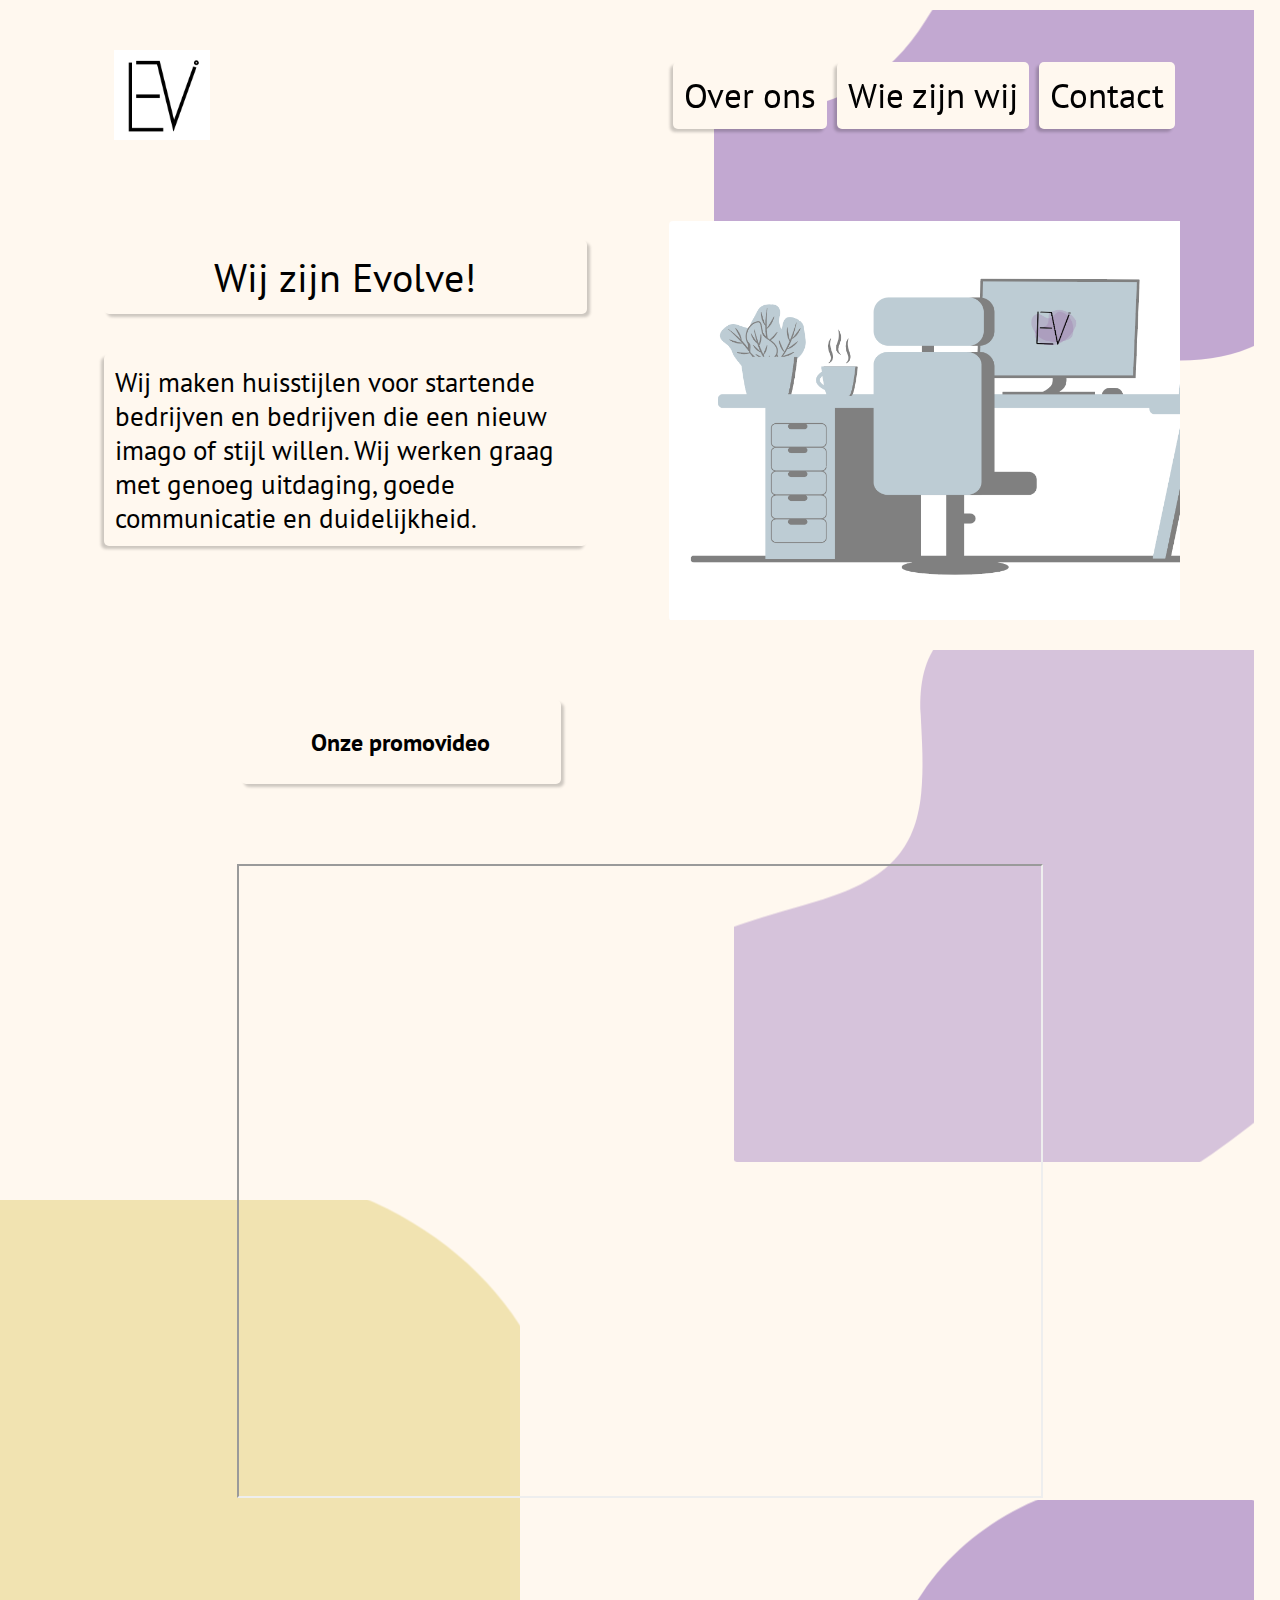
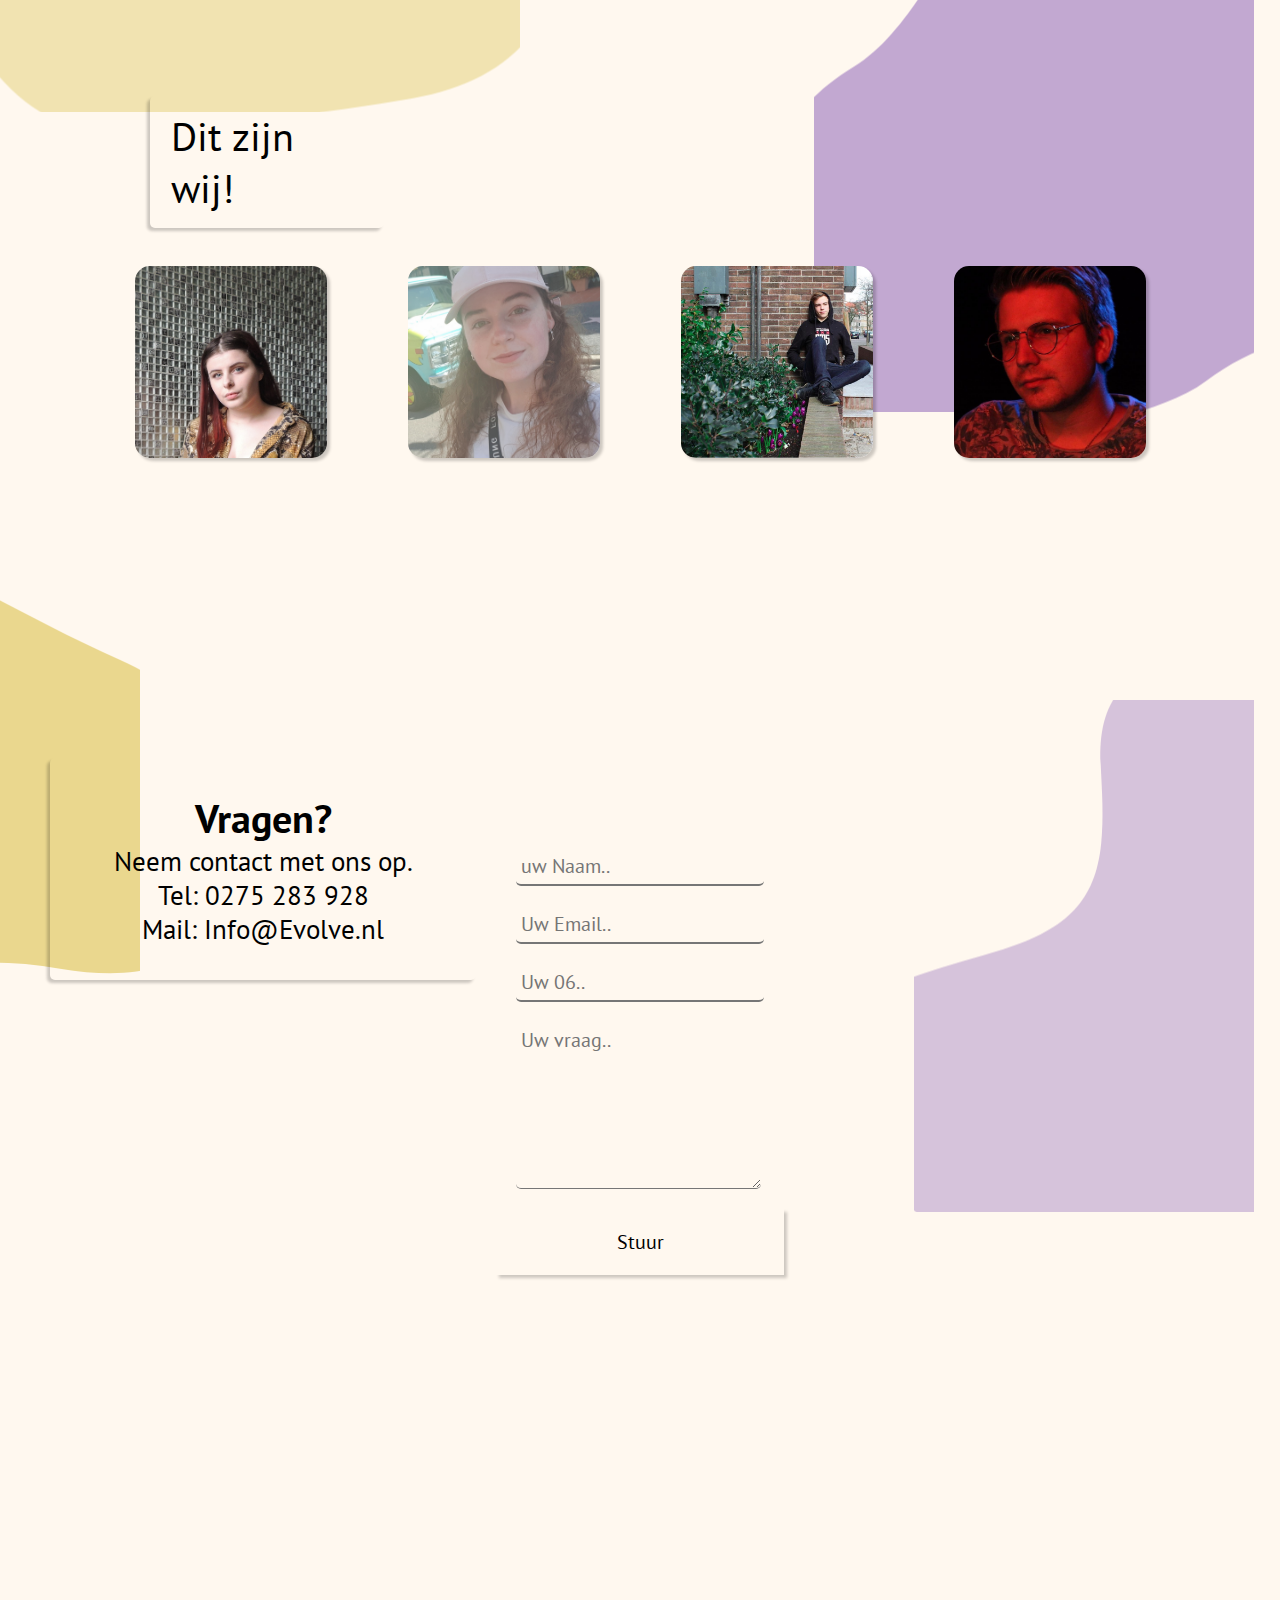
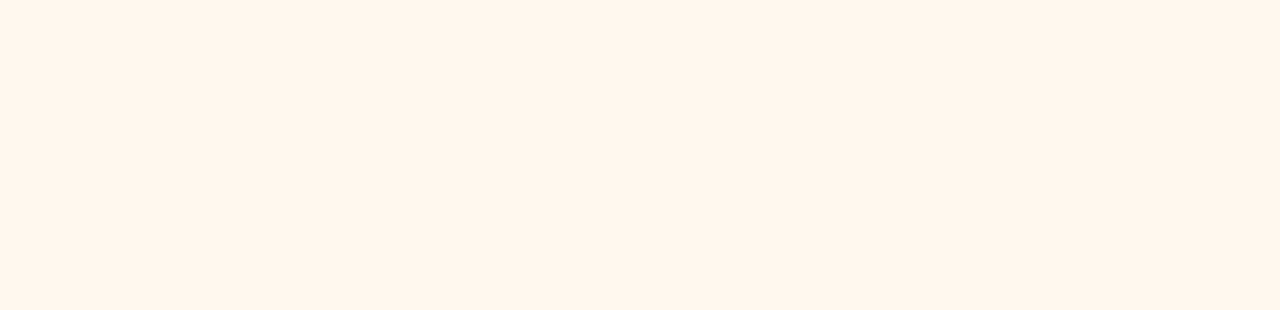
==== commit e98b217b: "sprint 5," ====
--- a/index.html
+++ b/index.html
@@ -49,8 +49,10 @@
       </div>
       <!-- -->
 
+<div id="overons"></div><br>
+
       <!-- Koptekst -->
-      <div class="Evolve" id="overons">
+      <div class="Evolve" >
         <p>
           Wij zijn Evolve! 
         </p>
@@ -58,7 +60,7 @@
       <!-- -->
 
       <!-- Koptekst -->
-      <div class="koptekst" id="overons">
+      <div class="koptekst" >
         <p>
           Wij maken huisstijlen voor startende bedrijven en bedrijven die een nieuw imago of stijl willen. Wij werken graag met genoeg uitdaging, goede communicatie en duidelijkheid.
         </p>
@@ -81,40 +83,32 @@
             height="100%"
           >
           </iframe>
-      </div>
+      </div >
       <!-- -->
 
+<div id="ditzijnwij"></div> <br><br><br><br><br>
+
       <!-- dit zijn wij -->
-      <div class="ditzijnwij" id="ditzijnwij">
-        <p class="intro-tekst">Dit zijn wij!</p>
+      <div class="ditzijnwij" >
+        <p class="intro-tekst ditzijnwijkop">Dit zijn wij!</p>
         <section class="portretten">
 
-          <a href="personen/carmen.html"><button class="fotos"><img src="img/carmen.jpg" class="portret" /></button></a>
-          <div id="content">
-            Carmen Kaandorp
-          </div>
+          <a href="personen/carmen.html"><button class="fotos "><img src="img/carmen.jpg" class="portret" /></button></a>
 
-          <a href="personen/shanna.html"><button class="fotos"><img src="img/shanna.jpg" class="portret" /></button></a>
-          <div id="content">
-            Shanna Linnane
-          </div>
+          <a href="personen/shanna.html"><button class="fotos "><img src="img/shanna.jpg" class="portret" /></button></a>
 
-          <a href="personen/hugo.html"><button class="fotos"><img src="img/hugo.jpg" class="portret" /></button></a>
-          <div id="content">
-            Hugo van der Geest
-          </div>
 
-          <a href="personen/lau.html"><button class="fotos"><img src="img/lau.jpg" class="portret" /></button></a>
-          <div id="content">
-            Lau de Hoop
-          </div>
+          <a href="personen/hugo.html"><button class="fotos "><img src="img/hugo.jpg" class="portret" /></button></a>
+
+
+          <a href="personen/lau.html"><button class="fotos "><img src="img/lau.jpg" class="portret" /></button></a>
 
         </section>
       </div>
       <!-- -->
 
       <!-- Contacttitel -->
-      <div class="contacttitel" id="contact">
+      <div class="contacttitel" >
         <p>Contact</p>
       </div>
       <!-- -->
@@ -123,11 +117,13 @@
           <div class="contact-desktop">
             <h2>Vragen?</h2>
             <p>Neem contact met ons op.</p>
+            <p>Tel: 0275 283 928</p>
+            <p>Mail: Info@Evolve.nl</p>
           </div>
         <!-- -->
 
       <!-- contactform -->
-      <div class="contactform">
+      <div class="contactform" id="contact">
         <form action="mailto:evolve@" method="post" enctype="text/plain">
         <div>
 
--- a/style.css
+++ b/style.css
@@ -4,88 +4,86 @@
 * {
   padding: 0;
   margin: 0;
-  font-family: 'PT Sans', sans-serif;
+  font-family: "PT Sans", sans-serif;
 }
 
 /* DESKTOP */
 @media only screen and (min-width: 768px) {
-
   body {
-    background-color: #FFF8EF;
-    height:200vh;
-  }
-
-/* VLEKKEN */
-  .vlekken-wrap{
-    float:left;
-    position: absolute;
-    z-index:-15;
-    height:256vh;
-    width:100vw;
+    background-color: #fff8ef;
+    height: 200vh;
+  }
+
+  /* VLEKKEN */
+  .vlekken-wrap {
+    float: left;
+    position: absolute;
+    z-index: -15;
+    height: 390vh;
+    width: 98vw;
     overflow: hidden;
     box-sizing: border-box;
   }
 
-  .vlek-eigenschap{
-    position: absolute;
-    width:50vw;
-    height:30vw;
+  .vlek-eigenschap {
+    position: absolute;
+    width: 50vw;
+    height: 30vw;
     background-position: center;
-    background-size:fill;
-    background-repeat:no-repeat;
-  }
-
-  #vlekje1{
-    background-image: url('img/gelevlek3.png');
-    left:-200px;
-    top:300px;
-  }
-
-  #vlekje2{
-    background-image: url('img/Paarsevlek1.png');
-    right:-100px;
-    top:10px;
-  }
-
-  #vlekje3{
-    background-image: url('img/Paarsevlek2.png');
-    right:-120px;
-    top:650px;
+    background-repeat: no-repeat;
+  }
+
+  #vlekje1 {
+    background-image: url("img/gelevlek3.png");
+    left: -200px;
+    top: 300px;
+  }
+
+  #vlekje2 {
+    background-image: url("img/Paarsevlek1.png");
+    right: -100px;
+    top: 10px;
+  }
+
+  #vlekje3 {
+    background-image: url("img/Paarsevlek2.png");
+    right: -120px;
+    top: 650px;
     height: 40vw;
   }
 
-  #vlekje4{
-    background-image: url('img/Gelevlek4.png');
-    left:-120px;
-    top:1200px;
-    height:40vw;
-  }
-
-  #vlekje5{
-    background-image: url('img/Paarsevlek5.png');
-    right:-200px;
-    top:1500px;
-    height:40vw;
-  }
-
-  #vlekje6{
-    background-image: url('img/Gelevlek5.png');
-    left:-500px;
-    top:2200px;
-  }
-
-  #vlekje7{
-    background-image: url('img/Paarsevlek2.png');
-    right:-300px;
-    top:2300px;
-    height:40vw;
-  }
-
-/*-- --*/
+  #vlekje4 {
+    background-image: url("img/Gelevlek4.png");
+    left: -120px;
+    top: 1200px;
+    height: 40vw;
+  }
+
+  #vlekje5 {
+    background-image: url("img/Paarsevlek5.png");
+    right: -200px;
+    top: 1500px;
+    height: 40vw;
+  }
+
+  #vlekje6 {
+    background-image: url("img/Gelevlek5.png");
+    left: -500px;
+    top: 2200px;
+  }
+
+  #vlekje7 {
+    background-image: url("img/Paarsevlek2.png");
+    right: -300px;
+    top: 2300px;
+    height: 40vw;
+  }
+
+  /*-- --*/
 
   main {
     overflow-x: hidden;
-    padding:0 5vw;
+    padding: 0 5vw;
   }
 
   .logo {
@@ -97,44 +95,45 @@
   }
 
   /*-- menu --*/
-  .nav-desktop{
+  .nav-desktop {
     position: fixed;
-    right:0;
-    top:-50px;
-    margin:100px;
-    width:40vw;
-    height:10vh;
+    right: 0;
+    top: -50px;
+    margin: 100px;
+    width: 40vw;
+    height: 10vh;
     display: flex;
     align-items: center;
     justify-content: space-around;
     box-sizing: border-box;
   }
 
-  .nav-desktop > a{
-    color:#000;
+  .nav-desktop > a {
+    color: #000;
     text-decoration: none;
   }
 
-  .nav-desktop > a > p{
+  .nav-desktop > a > p {
     display: flex;
     justify-content: center;
     align-items: center;
     font-size: 26pt;
-    padding:10px;
+    padding: 10px;
     border-radius: 5px;
     transition: 0.2s;
-    background-color: #FFF8EF;
+    background-color: #fff8ef;
     border: 1px solid transparent;
     box-shadow: -3px 3px 3px 0px rgba(0, 0, 0, 0.2);
   }
 
-  .nav-desktop > a > p:hover{
+  .nav-desktop > a > p:hover {
     color: black;
     transform: scale(1.1);
-    background-image: url('img/paarse_bg.png');
-    background-size:cover;
+    background-image: url("img/paarse_bg.png");
+    background-size: cover;
     background-color: transparent;
     background-repeat: no-repeat;
+    box-shadow: none;
   }
 
   .menu-icoon {
@@ -144,9 +143,9 @@
     margin: 2vw;
   }
 
-  .menu-wrap{
+  .menu-wrap {
     position: fixed;
-    width:100vw;
+    width: 100vw;
     /*height:100vh;*/
     pointer-events: none;
   }
@@ -155,18 +154,18 @@
     position: relative;
     right: 5vw;
     pointer-events: auto;
-    width:5vw;
-    height:5vw;
-    display: none;
-  }
-
-  .close-menu{
+    width: 5vw;
+    height: 5vw;
+    display: none;
+  }
+
+  .close-menu {
     position: relative;
-    right:0;
+    right: 0;
     background-color: #fff;
-    width:5vw;
-    height:5vw;
-    right:5vw;
+    width: 5vw;
+    height: 5vw;
+    right: 5vw;
   }
 
   .menutekst {
@@ -212,16 +211,31 @@
   /*-- koptekst --*/
   .koptekst {
     margin: 40px;
-    margin-top: 220px;
-    display: flex;
-    justify-content: center;
-    width:40%;
+    display: flex;
+    justify-content: center;
+    width: 40%;
     align-items: center;
     border: 1px solid transparent;
     padding: 10px;
     box-shadow: -3px 3px 3px 0px rgba(0, 0, 0, 0.2);
     border-radius: 5px;
-    font-size:20pt;
+    font-size: 20pt;
+  }
+  /*--  --*/
+
+  /*-- Evolve --*/
+  .Evolve {
+    margin: 40px;
+    margin-top: 220px;
+    display: flex;
+    justify-content: center;
+    width: 40%;
+    align-items: center;
+    border: 1px solid transparent;
+    padding: 10px;
+    box-shadow: 3px 3px 3px 0px rgba(0, 0, 0, 0.2);
+    border-radius: 5px;
+    font-size: 30pt;
   }
   /*--  --*/
 
@@ -229,11 +243,11 @@
   .illustratie {
     position: absolute;
     top: 220px;
-    right:100px;
-    width:40%;
-    height:400px;
+    right: 100px;
+    width: 40%;
+    height: 400px;
     overflow: hidden;
-    z-index:-1;
+    z-index: -1;
   }
 
   .illustratie-img {
@@ -248,30 +262,30 @@
 
   /*-- video --*/
   .video {
-    margin:auto;
+    margin: auto;
     display: flex;
     justify-content: column;
     align-items: center;
-    height:70vh;
-    width:70%;
-    border-radius: 5px;
-    margin-top:300px;
-    margin-bottom:200px;
-    padding:0;
-  }
-
-  .video > div{
-    position: absolute;
-    right:18.8%;
-    width:25vw;
-    top:760px;
-    padding:2vw;
+    height: 70vh;
+    width: 70%;
+    border-radius: 5px;
+    margin-top: 320px;
+    margin-bottom: 200px;
+    padding: 0;
+  }
+
+  .video > div {
+    position: absolute;
+    left: 18.8%;
+    width: 25vw;
+    top: 700px;
+    padding: 2vw;
     box-sizing: border-box;
     border: 1px solid transparent;
     box-shadow: 3px 3px 3px 0 rgba(0, 0, 0, 0.2);
     border-radius: 5px;
-    text-align:center;
-    z-index:-5;
+    text-align: center;
+    z-index: -5;
   }
   /*--  --*/
 
@@ -279,11 +293,6 @@
   .ditzijnwij {
     text-align: left;
     margin: 30px;
-    font-size: 30px;
-    justify-content: center;
-    align-items: center;
-    padding: 5px;
-    border: 1px solid transparent;
   }
 
   .portret:hover {
@@ -291,9 +300,22 @@
   }
 
   .intro-tekst {
-    box-shadow: 3px 3px 3px 0 rgba(0, 0, 0, 0.2);
-    text-align: center;
-    padding: 10px;
+    position: absolute;
+    left: 50px;
+    width: 15vw;
+    height: 10vh;
+    border: 1px solid transparent;
+    box-shadow: -3px 3px 3px 0px rgba(0, 0, 0, 0.2);
+    border-radius: 5px;
+    margin: 100px;
+    padding: 20px;
+    display: flex;
+    flex-direction: column;
+    justify-content: center;
+    align-items: center;
+    color: #000;
+    margin-top: -150px;
+    font-size: 40px;
   }
 
   .portretten {
@@ -301,7 +323,7 @@
     flex-wrap: wrap;
     justify-content: space-around;
     align-items: center;
-    margin-top:50px;
+    margin-top: 50px;
   }
 
   .portret {
@@ -314,7 +336,6 @@
     box-shadow: 3px 3px 3px 0 rgba(0, 0, 0, 0.2);
     object-fit: cover;
     transition: 0.2s;
-
   }
   /*--  --*/
 
@@ -334,8 +355,9 @@
 
   /*-- contactform --*/
   .contactform {
-    margin: 30px;
-    display: none;
+    margin-top: 350px;
+    margin-bottom: 50px;
+    display: flex;
     justify-content: center;
     align-items: center;
   }
@@ -393,6 +415,7 @@
   .fotos {
     background-color: transparent;
     border: 1px transparent;
+    cursor: pointer;
   }
 
   #content {
@@ -401,35 +424,33 @@
   }
 
   /* contact DESKTOP */
-  .contact-desktop{
-    position: absolute;
-    right:0;
-    width:35vw;
-    height:10vh;
+  .contact-desktop {
+    position: absolute;
+    left: -50px;
+    width: 30vw;
+    height: 20vh;
     border: 1px solid transparent;
     box-shadow: -3px 3px 3px 0px rgba(0, 0, 0, 0.2);
     border-radius: 5px;
-    margin:100px;
-    padding:20px;
+    margin: 100px;
+    padding: 20px;
     display: flex;
     flex-direction: column;
     justify-content: center;
     align-items: center;
-    color:#000;
-    margin-top: 200px;
-  }
-
-  .contact-desktop > h2{
+    color: #000;
+    margin-top: 250px;
+  }
+
+  .contact-desktop > h2 {
     font-size: 30pt;
   }
 
-  .contact-desktop > p{
+  .contact-desktop > p {
     font-size: 20pt;
   }
   /*-- --*/
-
 }
-
 
 /* ---------------------------------------------------------------------------- */
 /* ---------------------------------------------------------------------------- */
@@ -438,331 +459,341 @@
   /* ---------------------------------------------------------------------------- */
   /* ---------------------------------------------------------------------------- */
 
-
   /*-- General --*/
 
-    body {
-      background-color: #FFF8EF;
-    }
-
-    /* VLEKKEN */
-    .vlekken-wrap{
-      float:left;
-      position: absolute;
-      z-index:-15;
-      height:256vh;
-      width:100vw;
-      overflow: hidden;
-      box-sizing: border-box;
-    }
-
-    .vlek-eigenschap{
-      position: absolute;
-      width:65vw;
-      height:55vw;
-      background-position: center;
-      background-size:contain;
-      background-repeat:no-repeat;
-    }
-
-    #vlekje1{
-      background-image: url('img/gelevlek3.png');
-      left:-50px;
-      top:400px;
-    }
-
-    #vlekje2{
-      background-image: url('img/Paarsevlek1.png');
-      right:-100px;
-      top:10px;
-    }
-
-    #vlekje3{
-      background-image: url('img/Paarsevlek2.png');
-      right:-80px;
-      top:700px;
-      height: 40vw;
-    }
-
-    #vlekje4{
-      background-image: url('img/Gelevlek4.png');
-      left:-70px;
-      top:900px;
-      height:40vw;
-    }
-
-    #vlekje5{
-      background-image: url('img/Paarsevlek5.png');
-      right:-50px;
-      top:1100px;
-      height:40vw;
-    }
-
-    #vlekje6{
-      background-image: url('img/Gelevlek5.png');
-      left:-10px;
-      top:1400px;
-    }
-
-    #vlekje7{
-      background-image: url('img/Paarsevlek2.png');
-      right:-100px;
-      top:1700px;
-      height:40vw;
-    }
-    /*-- --*/
-
-    main{
-      overflow-x: hidden;
-    }
-
-    .logo {
-      position: absolute;
-      float: left;
-      margin: 10px;
-      max-width: 30%;
-      max-height: 30%;
-    }
-
-    /*-- menu --*/
-    .nav-desktop{
-      display:none;
-    }
-
-    .menu-icoon {
-      width: 10vw;
-      height: 10vw;
-      float: right;
-      margin: 2vw;
-    }
-
-    .menu-wrap{
-      position: fixed;
-      width:100vw;
-      height:100vh;
-      pointer-events: none;
-    }
-
-    .hamburger {
-      position: relative;
-      right: 0;
-      pointer-events: auto;
-    }
-
-    .close-menu{
-      position: absolute;
-      right:0;
-      background-color: #fff;
-    }
-
-    .menutekst {
-      display: flex;
-      justify-content: center;
-      align-items: center;
-      font-size: 40px;
-      padding: 20px;
-      margin: 30px;
-      text-decoration: none;
-      color: black;
-    }
-
-    nav {
-      background-color: rgba(255, 255, 255, 0.9);
-      z-index: 10;
-      transition: right 0.25s ease;
-      width: 100vw;
-      height: 100vh;
-      position: fixed;
-      right: 0;
-    }
-
-    nav > ul {
-      list-style: none;
-    }
-
-    nav > ul > li {
-      text-decoration: none;
-    }
-
-    #menu-switch {
-      display: none;
-    }
-
-    #menu-switch:checked ~ nav {
-      right: -100vw;
-    }
-
-    /*-- --*/
-
-    /*-- koptekst --*/
-    .koptekst {
-      margin: 40px;
-      margin-top: 170px;
-      display: flex;
-      justify-content: center;
-      align-items: center;
-      border: 1px solid transparent;
-      padding: 10px;
-      box-shadow: -3px 3px 3px 0px rgba(0, 0, 0, 0.2);
-      border-radius: 5px;
-    }
-    /*--  --*/
-
-    /*-- illustratie --*/
-    .illustratie {
-      margin: 40px;
-      display: flex;
-      justify-content: center;
-      align-items: center;
-    }
-    .illustratie-img {
-      border: 1px solid #000;
-      width: 80vw;
-      height: 200px;
-      object-fit: cover;
-      border: 1px solid transparent;
-      box-shadow: 3px 3px 3px 0 rgba(0, 0, 0, 0.2);
-      border-radius: 5px;
-
-    }
-    /*--  --*/
-
-    /*-- video --*/
-    .video {
-      display: flex;
-      justify-content: row;
-      align-items: center;
-      border-radius: 5px;
-      width:80vw;
-      margin:auto;
-    }
-
-    .video > div{
-      display: none;
-    }
-    /*--  --*/
-
-    /*-- dit zijn wij --*/
-    .ditzijnwij {
-      margin: 30px;
-      font-size: 30px;
-      justify-content: center;
-      align-items: center;
-      padding: 5px;
-      border: 1px solid transparent;
-    }
-
-    .intro-tekst {
-      box-shadow: 3px 3px 3px 0 rgba(0, 0, 0, 0.2);
-      text-align: center;
-      padding: 10px;
-    }
-
-    .portretten {
-      display: flex;
-      flex-wrap: wrap;
-      justify-content: space-around;
-      align-items: center;
-    }
-
-    .portret {
-      margin: 20px;
-      display: flex;
-      flex-direction: column;
-      border-radius: 15px;
-      width: 110px;
-      height: 110px;
-      box-shadow: 3px 3px 3px 0 rgba(0, 0, 0, 0.2);
-      object-fit: cover;
-    }
-    /*--  --*/
-
-    /*-- Contacttitel --*/
-
-    .contacttitel {
-      margin: 30px;
-      font-size: 30px;
-      display: flex;
-      justify-content: center;
-      align-items: center;
-      padding: 10px;
-      border: 1px solid transparent;
-      box-shadow: 3px 3px 3px 0 rgba(0, 0, 0, 0.2);
-      border-radius: 5px;
-
-    }
-    /*--  --*/
-
-    /*-- contactform --*/
-    .contactform {
-      margin: 30px;
-      display: flex;
-      justify-content: center;
-      align-items: center;
-    }
-    /*--  --*/
-
-    /*-- contactlabel --*/
-    .contactlabel {
-      background-color: transparent;
-      font-size: 20px;
-      padding: 5px;
-      margin: 20px;
-      display: flex;
-      flex-wrap: wrap;
-      justify-content: space-around;
-      align-items: center;
-      border-top: transparent;
-      border-left: transparent;
-      border-right: transparent;
-      border-radius: 5px;
-    }
-
-    .contactlabel:hover {
-      background-color: white;
-
-    }
-
-
-    /*--  --*/
-
-    /*-- Submit --*/
-
-    .submit {
-      display: flex;
-      justify-content: center;
-      align-items: center;
-      box-shadow: 3px 3px 3px 0 rgba(0, 0, 0, 0.2);
-    }
-
-    .submitknop {
-      font-size: 20px;
-      border: 1px transparent;
-      background-color: transparent;
-      padding: 20px 100px 20px 100px;
-    }
-    /*--  --*/
-
-    div#content {
-      display: none;
-    }
-    button:hover + div#content {
-      display: block;
-    }
-
-    .fotos {
-      background-color: transparent;
-      border: 1px transparent;
-    }
-
-    #content {
-      font-size: 24px;
-      position: absolute;
-    }
-
-    /* contact DESKTOP */
-    .contact-desktop{
-      display:none;
-    }
-    /*-- --*/
-  }
+  body {
+    background-color: #fff8ef;
+  }
+
+  /* VLEKKEN */
+  .vlekken-wrap {
+    float: left;
+    position: absolute;
+    z-index: -15;
+    height: 206vh;
+    width: 100vw;
+    overflow: hidden;
+    box-sizing: border-box;
+  }
+
+  .vlek-eigenschap {
+    position: absolute;
+    width: 65vw;
+    height: 55vw;
+    background-position: center;
+    background-size: contain;
+    background-repeat: no-repeat;
+  }
+
+  #vlekje1 {
+    background-image: url("img/gelevlek3.png");
+    left: -50px;
+    top: 400px;
+  }
+
+  #vlekje2 {
+    background-image: url("img/Paarsevlek1.png");
+    right: -100px;
+    top: 10px;
+  }
+
+  #vlekje3 {
+    background-image: url("img/Paarsevlek2.png");
+    right: -80px;
+    top: 700px;
+    height: 40vw;
+  }
+
+  #vlekje4 {
+    background-image: url("img/Gelevlek4.png");
+    left: -70px;
+    top: 900px;
+    height: 40vw;
+  }
+
+  #vlekje5 {
+    background-image: url("img/Paarsevlek5.png");
+    right: -50px;
+    top: 1100px;
+    height: 40vw;
+  }
+
+  #vlekje6 {
+    background-image: url("img/Gelevlek5.png");
+    left: -10px;
+    top: 1400px;
+  }
+
+  #vlekje7 {
+    background-image: url("img/Paarsevlek2.png");
+    right: -100px;
+    top: 1700px;
+    height: 40vw;
+  }
+  /*-- --*/
+
+  main {
+    overflow-x: hidden;
+  }
+
+  .logo {
+    position: absolute;
+    float: left;
+    margin: 25px 0px 0px 40px;
+    max-width: 25%;
+    max-height: 25%;
+  }
+
+  /*-- menu --*/
+  .nav-desktop {
+    display: none;
+  }
+
+  .menu-icoon {
+    width: 10vw;
+    height: 10vw;
+    float: right;
+    margin: 9vw;
+  }
+
+  .menu-wrap {
+    position: fixed;
+    width: 100vw;
+    height: 100vh;
+    pointer-events: none;
+  }
+
+  .hamburger {
+    position: relative;
+    right: 0;
+    pointer-events: auto;
+  }
+
+  .close-menu {
+    position: absolute;
+    right: 0;
+    background-color: #fff;
+  }
+
+  .menutekst {
+    display: flex;
+    justify-content: center;
+    align-items: center;
+    font-size: 40px;
+    padding: 20px;
+    margin: 30px;
+    text-decoration: none;
+    color: black;
+  }
+
+  nav {
+    background-color: rgba(255, 255, 255, 0.9);
+    z-index: 10;
+    transition: right 0.25s ease;
+    width: 100vw;
+    height: 100vh;
+    position: fixed;
+    right: 0;
+  }
+
+  nav > ul {
+    list-style: none;
+  }
+
+  nav > ul > li {
+    text-decoration: none;
+  }
+
+  #menu-switch {
+    display: none;
+  }
+
+  #menu-switch:checked ~ nav {
+    right: -100vw;
+  }
+
+  /*-- --*/
+
+  /*-- koptekst --*/
+  .koptekst {
+    margin: 40px;
+    margin-top: 0px;
+    display: flex;
+    justify-content: center;
+    align-items: center;
+    border: 1px solid transparent;
+    padding: 10px;
+    box-shadow: -3px 3px 3px 0px rgba(0, 0, 0, 0.2);
+    border-radius: 5px;
+  }
+  /*--  --*/
+
+  .Evolve {
+    margin: 40px;
+    margin-top: 170px;
+    display: flex;
+    justify-content: center;
+    width: 70%;
+    align-items: center;
+    border: 1px solid transparent;
+    padding: 10px;
+    box-shadow: 3px 3px 3px 0px rgba(0, 0, 0, 0.2);
+    border-radius: 5px;
+    font-size: 30pt;
+  }
+  /*--  --*/
+
+  /*-- illustratie --*/
+  .illustratie {
+    margin: 40px;
+    display: flex;
+    justify-content: center;
+    align-items: center;
+  }
+
+  .illustratie-img {
+    border: 1px solid #000;
+    width: 80vw;
+    height: 200px;
+    object-fit: cover;
+    border: 1px solid transparent;
+    box-shadow: 3px 3px 3px 0 rgba(0, 0, 0, 0.2);
+    border-radius: 5px;
+  }
+  /*--  --*/
+
+  /*-- video --*/
+  .video {
+    display: flex;
+    justify-content: row;
+    align-items: center;
+    border-radius: 5px;
+    width: 80vw;
+    margin: auto;
+  }
+
+  .video > div {
+    display: none;
+  }
+  /*--  --*/
+
+  /*-- dit zijn wij --*/
+  .ditzijnwij {
+    margin: 30px;
+    font-size: 30px;
+    justify-content: center;
+    align-items: center;
+    padding: 5px;
+    border: 1px solid transparent;
+  }
+
+  .intro-tekst {
+    box-shadow: 3px 3px 3px 0 rgba(0, 0, 0, 0.2);
+    text-align: center;
+    padding: 10px;
+  }
+
+  .portretten {
+    display: flex;
+    flex-wrap: wrap;
+    justify-content: space-around;
+    align-items: center;
+  }
+
+  .portret {
+    margin: 20px;
+    display: flex;
+    flex-direction: column;
+    border-radius: 15px;
+    width: 110px;
+    height: 110px;
+    box-shadow: 3px 3px 3px 0 rgba(0, 0, 0, 0.2);
+    object-fit: cover;
+  }
+  /*--  --*/
+
+  /*-- Contacttitel --*/
+
+  .contacttitel {
+    margin: 30px;
+    font-size: 30px;
+    display: flex;
+    justify-content: center;
+    align-items: center;
+    padding: 10px;
+    border: 1px solid transparent;
+    box-shadow: 3px 3px 3px 0 rgba(0, 0, 0, 0.2);
+    border-radius: 5px;
+  }
+  /*--  --*/
+
+  /*-- contactform --*/
+  .contactform {
+    margin: 30px;
+    display: flex;
+    justify-content: center;
+    align-items: center;
+  }
+  /*--  --*/
+
+  /*-- contactlabel --*/
+  .contactlabel {
+    background-color: transparent;
+    font-size: 20px;
+    padding: 5px;
+    margin: 20px;
+    display: flex;
+    flex-wrap: wrap;
+    justify-content: space-around;
+    align-items: center;
+    border-top: transparent;
+    border-left: transparent;
+    border-right: transparent;
+    border-radius: 5px;
+  }
+
+  .contactlabel:hover {
+    background-color: white;
+  }
+
+  /*--  --*/
+
+  /*-- Submit --*/
+
+  .submit {
+    display: flex;
+    justify-content: center;
+    align-items: center;
+    box-shadow: 3px 3px 3px 0 rgba(0, 0, 0, 0.2);
+  }
+
+  .submitknop {
+    font-size: 20px;
+    border: 1px transparent;
+    background-color: transparent;
+    padding: 20px 100px 20px 100px;
+  }
+  /*--  --*/
+
+  div#content {
+    display: none;
+  }
+  button:hover + div#content {
+    display: block;
+  }
+
+  .fotos {
+    background-color: transparent;
+    border: 1px transparent;
+  }
+
+  #content {
+    font-size: 24px;
+    position: absolute;
+  }
+
+  /* contact DESKTOP */
+  .contact-desktop {
+    display: none;
+  }
+
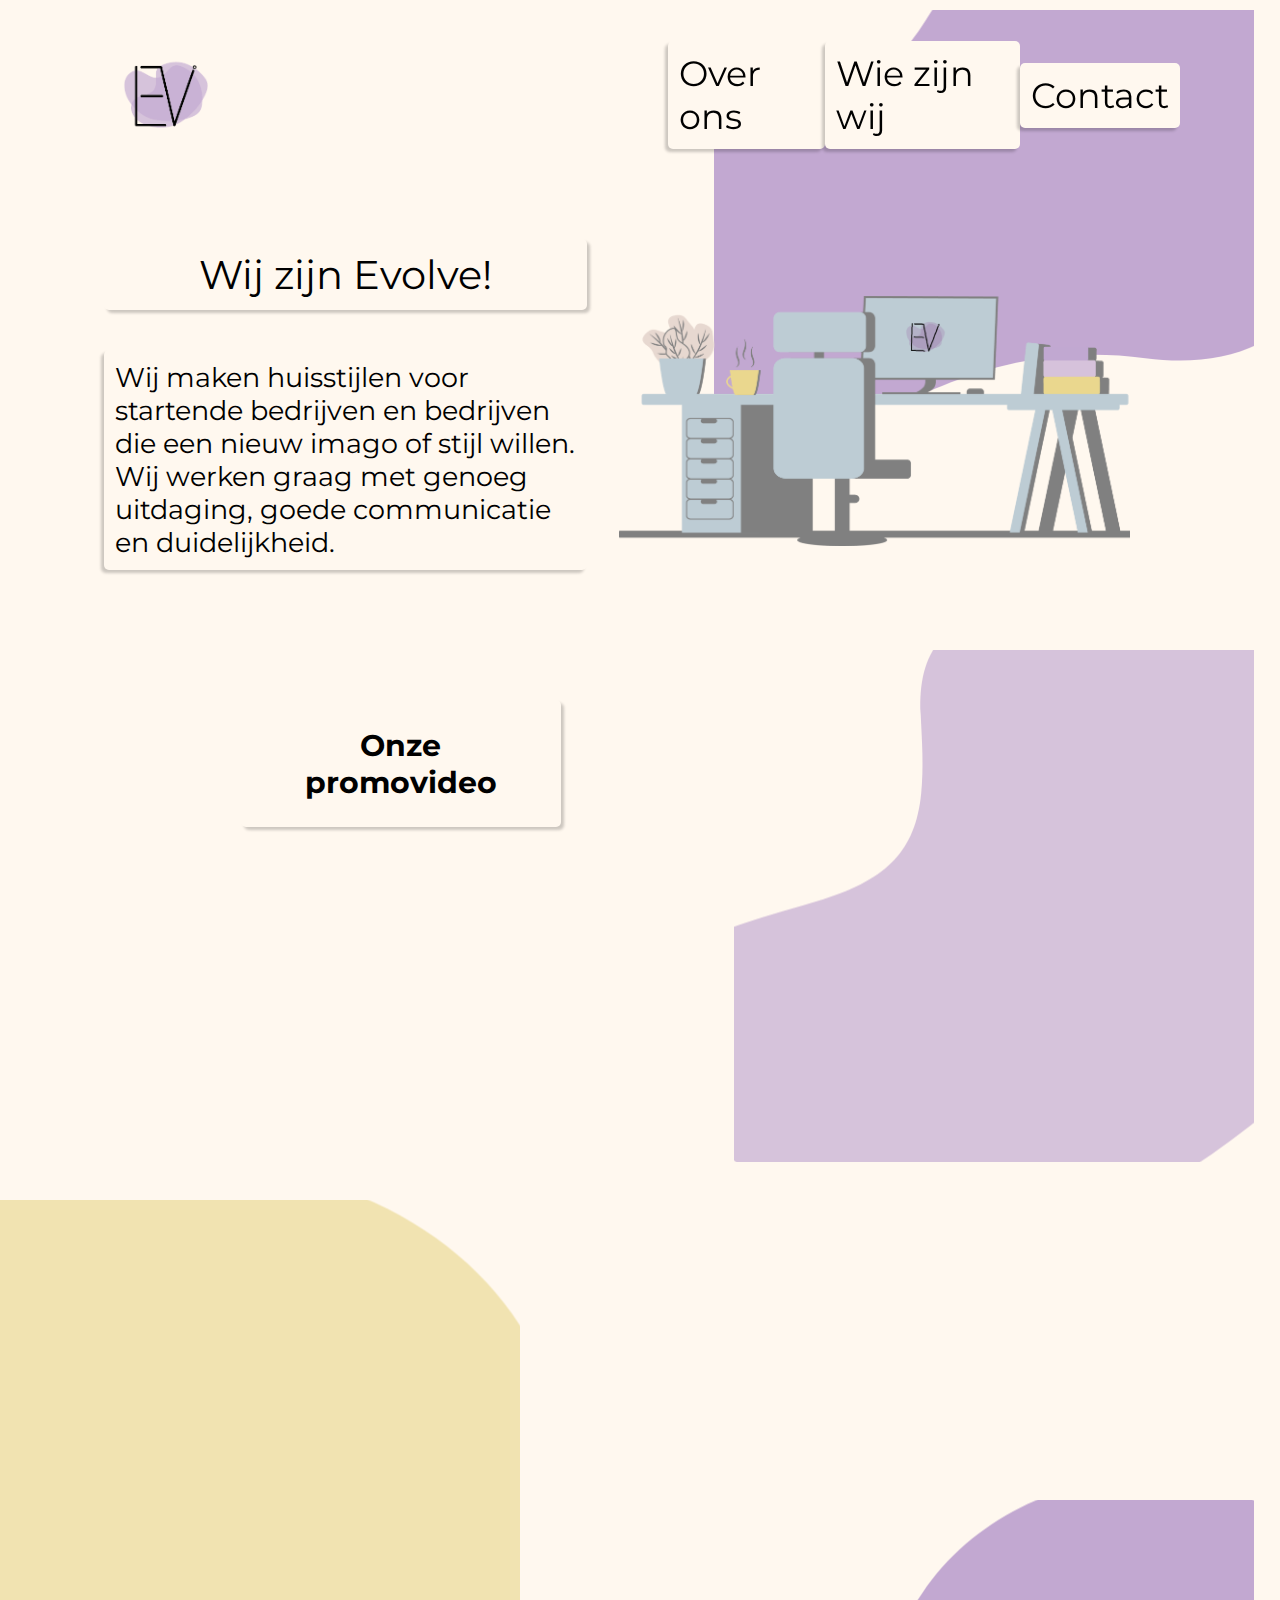
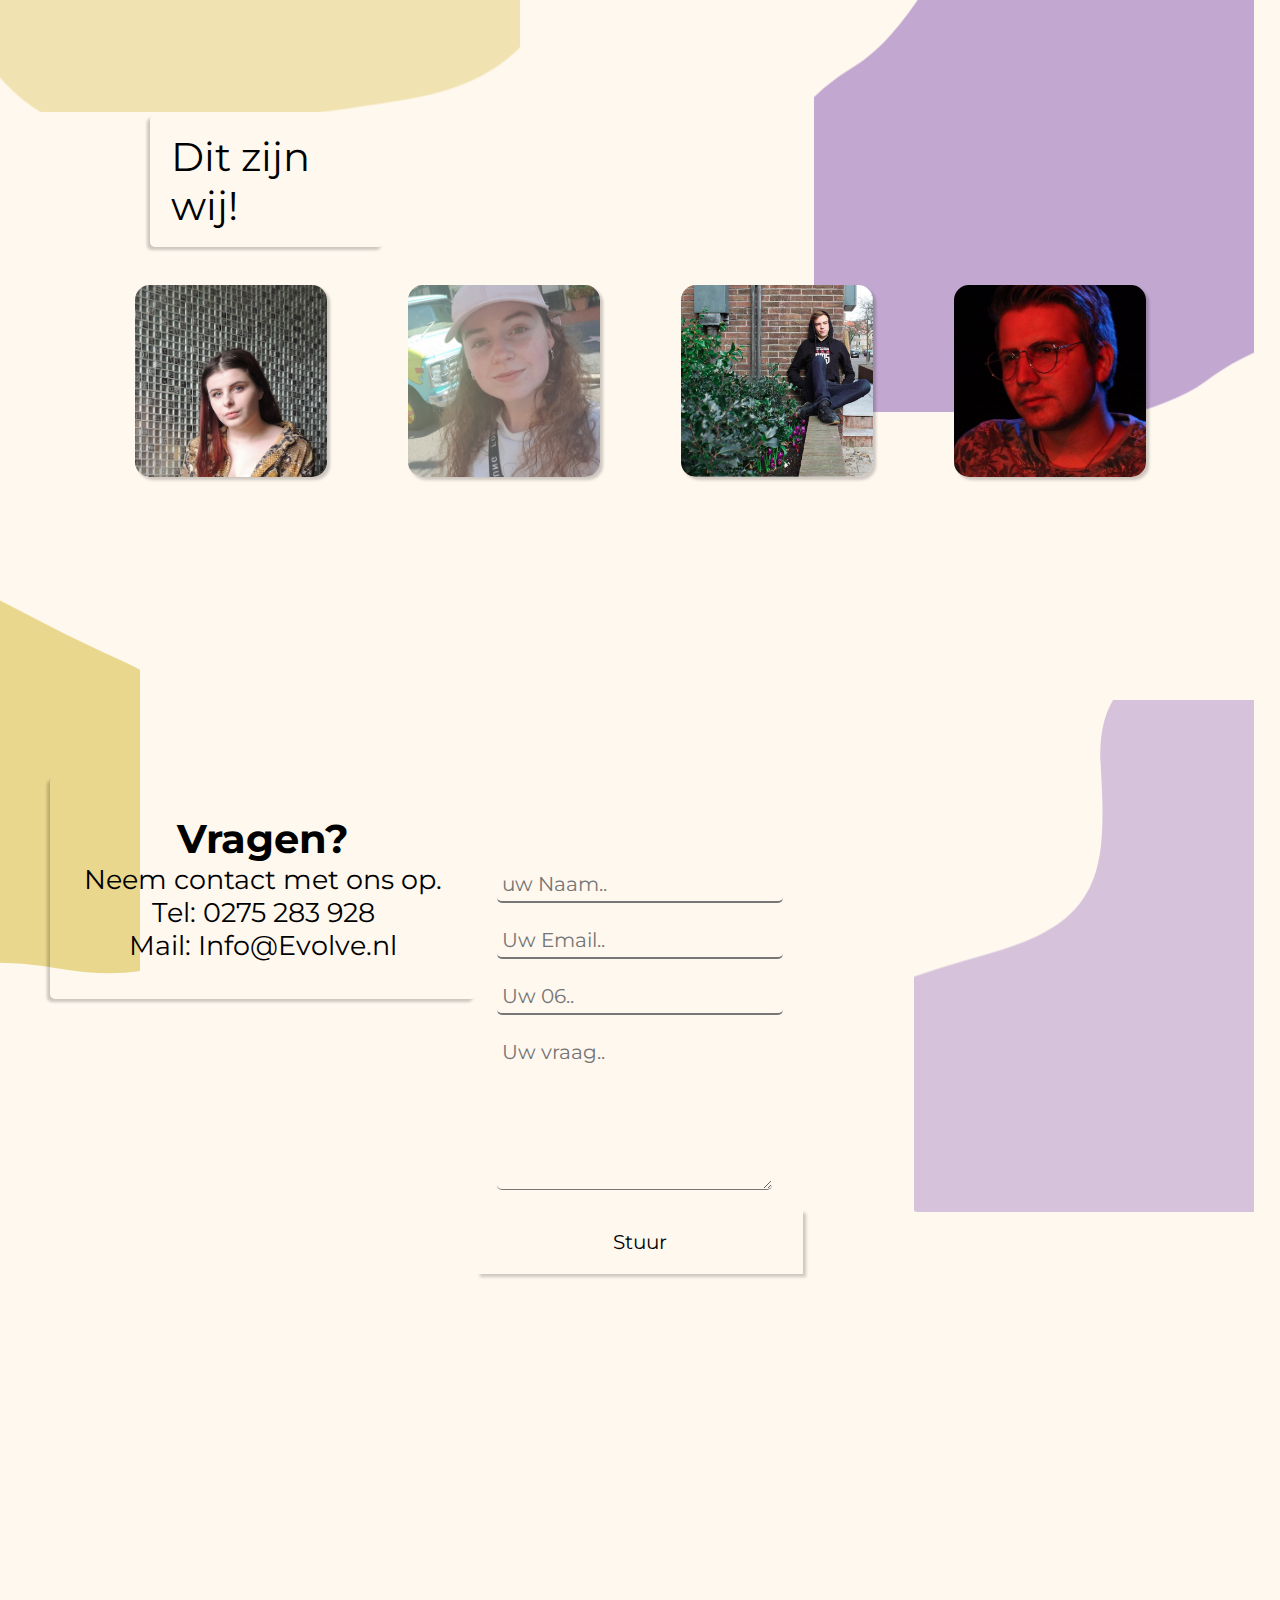
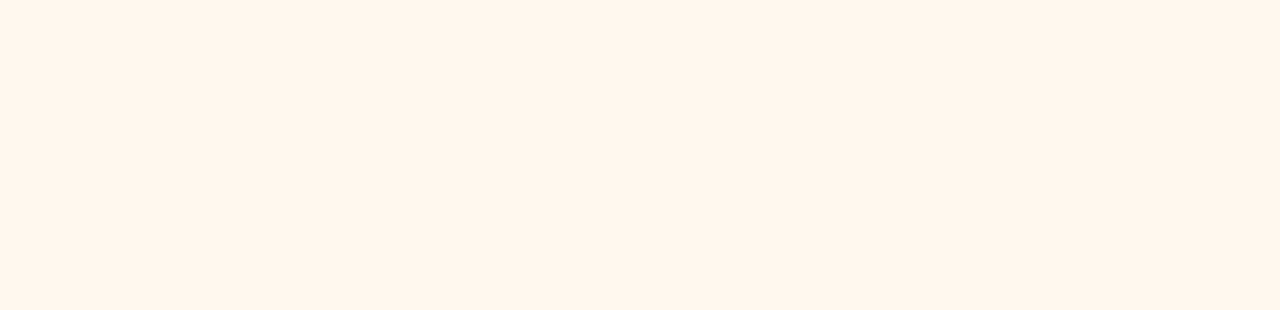
==== commit 9477996e: "Sprint 6" ====
--- a/index.html
+++ b/index.html
@@ -4,8 +4,7 @@
     <meta charset="UTF-8" />
     <meta name="viewport" content="width=device-width, initial-scale=1.0" />
     <link rel="stylesheet" type="text/css" href="style.css" />
-     <link href="https://fonts.googleapis.com/css2?family=PT+Sans&display=swap" rel="stylesheet">
-    <title>Evolve</title>
+<link href="https://fonts.googleapis.com/css2?family=Montserrat:wght@300&display=swap" rel="stylesheet">     <title>Evolve</title>
   </head>
   <body>
 
@@ -78,12 +77,7 @@
         <div>
           <h2>Onze promovideo</h2>
         </div>
-          <iframe
-            src="https://www.youtube.com/embed/tgbNymZ7vqY?autoplay=1&mute=1" width="100%"
-            height="100%"
-          >
-          </iframe>
-      </div >
+        <iframe width="100%" height="100%" src="https://www.youtube.com/embed/8yPWun4x0Nw" frameborder="0" allow="accelerometer; autoplay; clipboard-write; encrypted-media; gyroscope; picture-in-picture" allowfullscreen></iframe>     </div >
       <!-- -->
 
 <div id="ditzijnwij"></div> <br><br><br><br><br>
--- a/style.css
+++ b/style.css
@@ -4,8 +4,7 @@
 * {
   padding: 0;
   margin: 0;
-  font-family: "PT Sans", sans-serif;
-}
+  font-family: 'Montserrat', sans-serif;}
 
 /* DESKTOP */
 @media only screen and (min-width: 768px) {
@@ -242,8 +241,8 @@
   /*-- illustratie --*/
   .illustratie {
     position: absolute;
-    top: 220px;
-    right: 100px;
+    top: 295px;
+    right: 150px;
     width: 40%;
     height: 400px;
     overflow: hidden;
@@ -252,10 +251,9 @@
 
   .illustratie-img {
     border: 1px solid #000;
-    height: 400px;
+    height: 250px;
     object-fit: cover;
     border: 1px solid transparent;
-    box-shadow: 3px 3px 3px 0 rgba(0, 0, 0, 0.2);
     border-radius: 5px;
   }
   /*--  --*/
@@ -277,6 +275,7 @@
   .video > div {
     position: absolute;
     left: 18.8%;
+    font-size: 20px;
     width: 25vw;
     top: 700px;
     padding: 2vw;
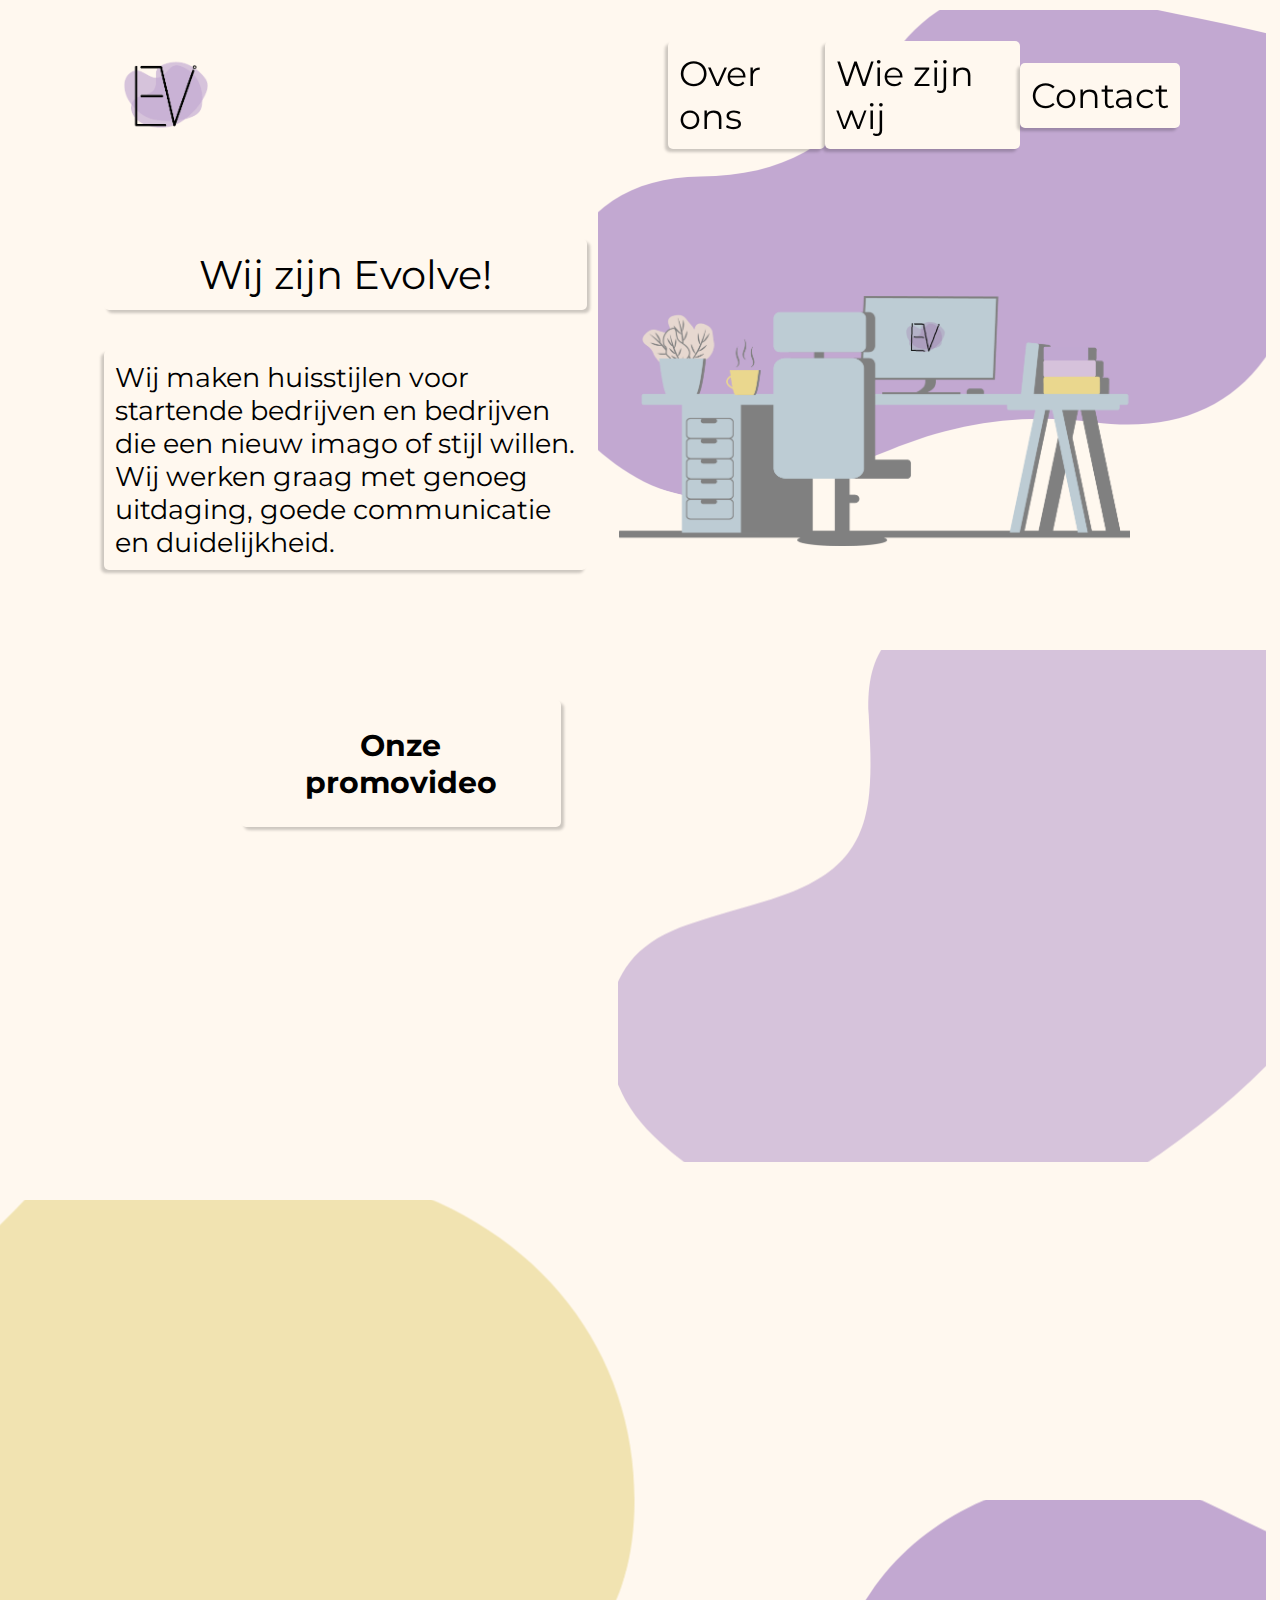
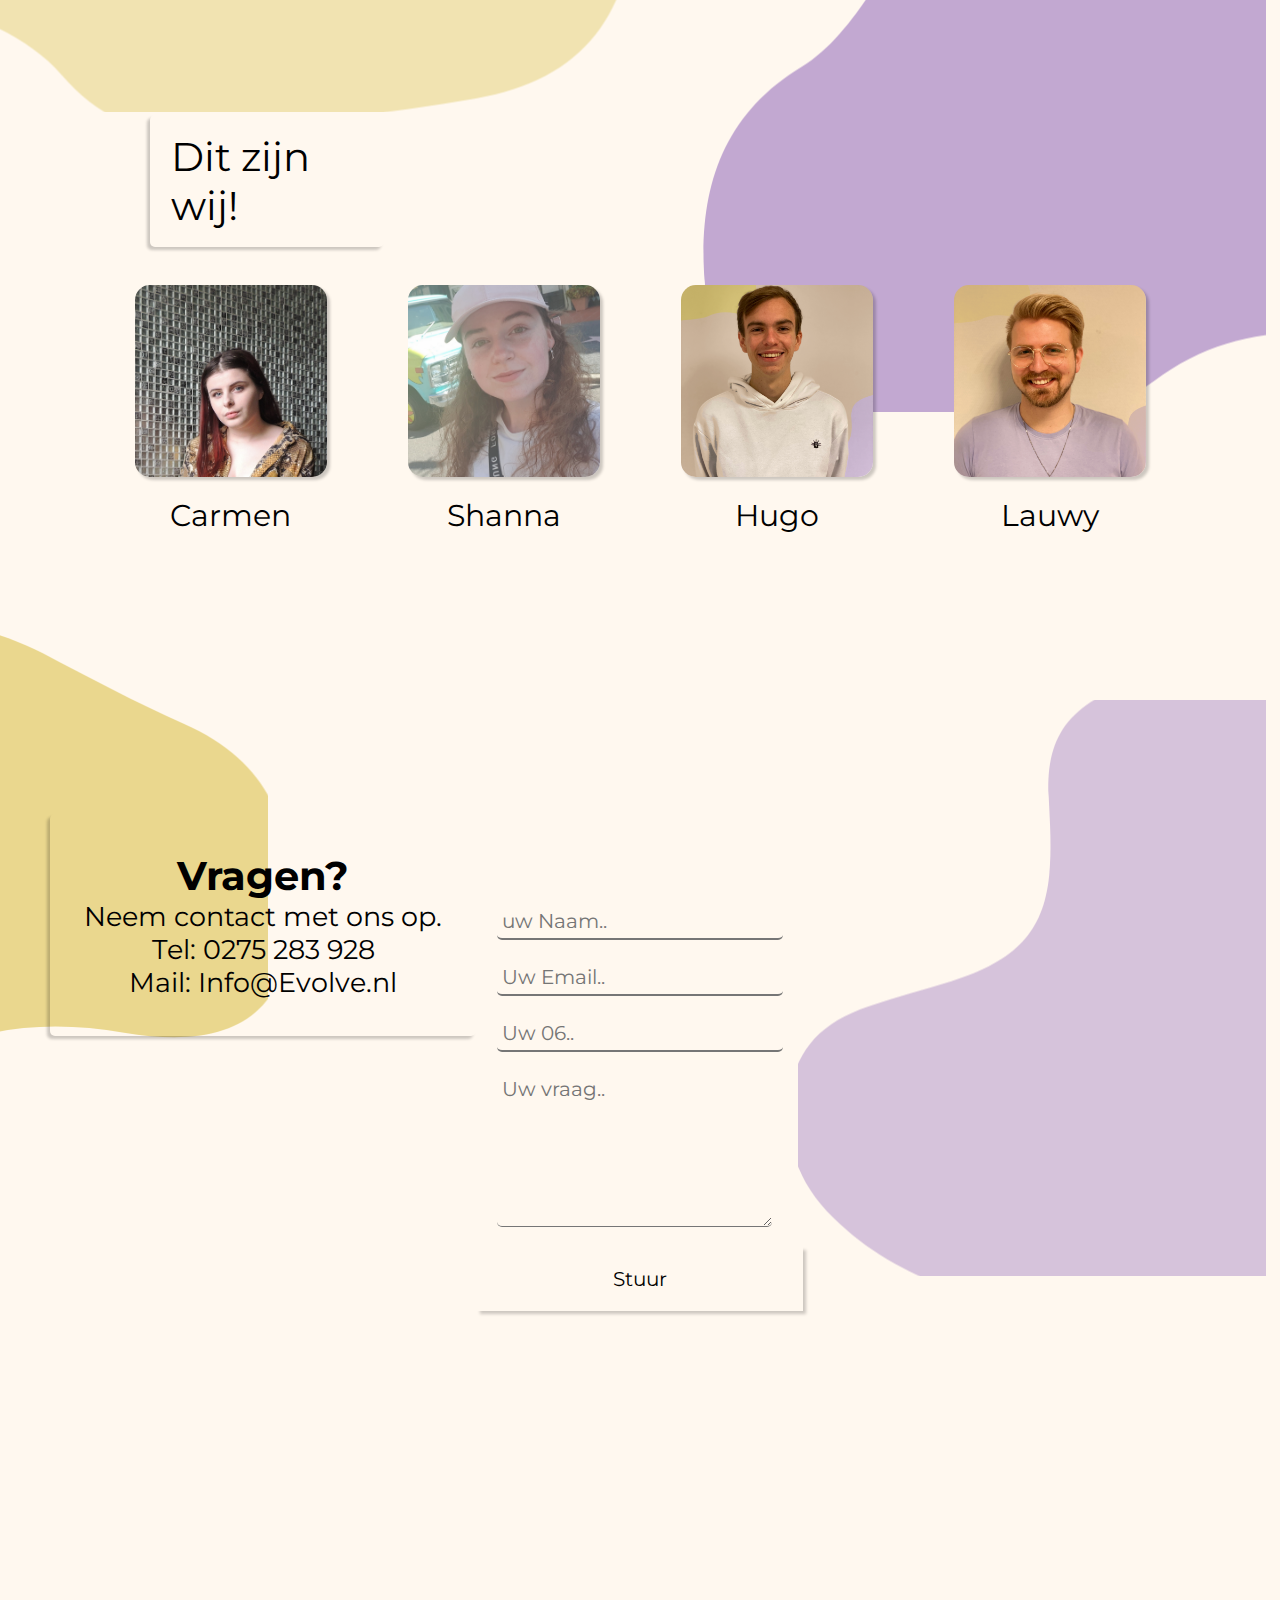
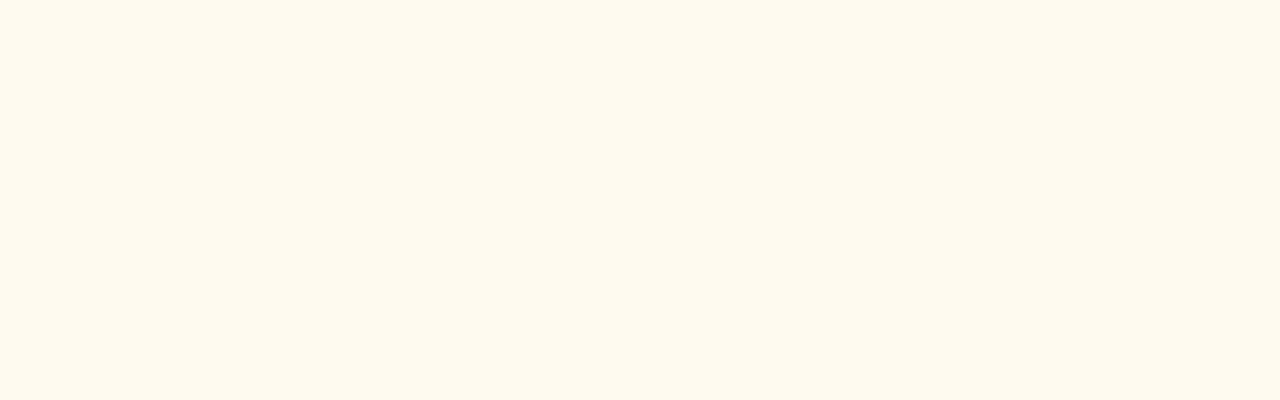
==== commit f52e5813: "Verberting na feedback" ====
--- a/index.html
+++ b/index.html
@@ -27,7 +27,7 @@
       </label>
       <ul >
         <a class="menutekst" href="#"><li>Over ons</li></a>
-        <a class="menutekst" href="#"><li>Wie zijn wij</li></a>
+        <a class="menutekst" href="#"><li>Dit zijn wij!</li></a>
         <a class="menutekst" href="#contact" onclick="verdwijn()"><li>Contact</li></a>
       </ul>
     </nav>
@@ -87,16 +87,26 @@
         <p class="intro-tekst ditzijnwijkop">Dit zijn wij!</p>
         <section class="portretten">
 
+          <div>
           <a href="personen/carmen.html"><button class="fotos "><img src="img/carmen.jpg" class="portret" /></button></a>
+          <p class="fototekst">Carmen</p>
+          </div>
 
+          <div>
           <a href="personen/shanna.html"><button class="fotos "><img src="img/shanna.jpg" class="portret" /></button></a>
+          <p class="fototekst">Shanna</p>
 
+        </div>
+          <div>
+          <a href="personen/hugo.html"><button class="fotos "><img src="img/hugo.jpg" class="portret" /></button></a>
+          <p class="fototekst">Hugo</p>
 
-          <a href="personen/hugo.html"><button class="fotos "><img src="img/hugo.jpg" class="portret" /></button></a>
+        </div>
+          <div>
+          <a href="personen/lau.html"><button class="fotos "><img src="img/lau.jpg" class="portret" /></button></a>
+          <p class="fototekst">Lauwy</p>
 
-
-          <a href="personen/lau.html"><button class="fotos "><img src="img/lau.jpg" class="portret" /></button></a>
-
+        </div>
         </section>
       </div>
       <!-- -->
--- a/style.css
+++ b/style.css
@@ -4,7 +4,8 @@
 * {
   padding: 0;
   margin: 0;
-  font-family: 'Montserrat', sans-serif;}
+  font-family: "Montserrat", sans-serif;
+}
 
 /* DESKTOP */
 @media only screen and (min-width: 768px) {
@@ -18,16 +19,16 @@
     float: left;
     position: absolute;
     z-index: -15;
-    height: 390vh;
-    width: 98vw;
+    height: 400vh;
+    width: 98.9vw;
     overflow: hidden;
     box-sizing: border-box;
   }
 
   .vlek-eigenschap {
     position: absolute;
-    width: 50vw;
-    height: 30vw;
+    width: 60vw;
+    height: 40vw;
     background-position: center;
     background-repeat: no-repeat;
   }
@@ -75,7 +76,7 @@
     background-image: url("img/Paarsevlek2.png");
     right: -300px;
     top: 2300px;
-    height: 40vw;
+    height: 45vw;
   }
 
   /*-- --*/
@@ -449,6 +450,11 @@
     font-size: 20pt;
   }
   /*-- --*/
+
+  .fototekst {
+    font-size: 30px;
+    text-align: center;
+  }
 }
 
 /* ---------------------------------------------------------------------------- */
@@ -796,3 +802,8 @@
     display: none;
   }
 
+  .fototekst {
+    font-size: 17px;
+    text-align: center;
+  }
+}
